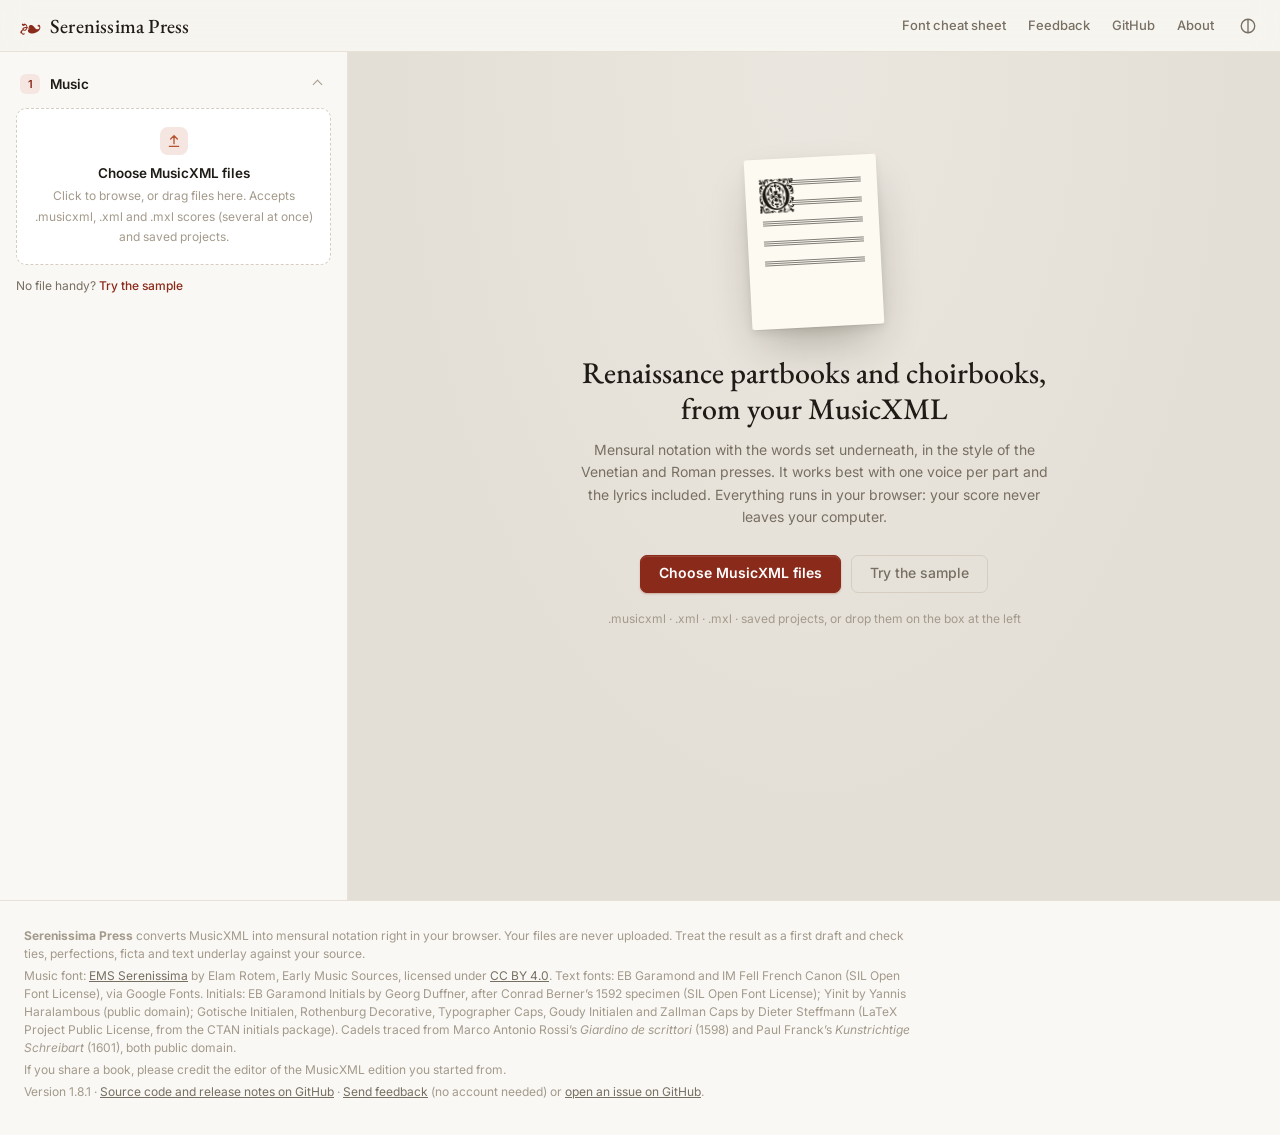
==== index.html @ c59950b4 "1.8.1: Playback bar groups voices by piece With several pieces, voices of the same name (each piece'" ====
<!doctype html>
<html lang="en"><!-- not "la": EB Garamond would then turn every u into v -->
<head>
<meta charset="utf-8">
<meta name="viewport" content="width=device-width, initial-scale=1">
<title>Serenissima Press</title>
<meta name="description" content="Turn MusicXML into Renaissance-style partbooks and choirbooks in mensural notation, set in the EMS Serenissima font.">
<link rel="preconnect" href="https://fonts.googleapis.com">
<link rel="preconnect" href="https://fonts.gstatic.com" crossorigin>
<link href="https://fonts.googleapis.com/css2?family=IM+Fell+French+Canon&family=Inter:wght@400;500;600&display=block" rel="stylesheet">
<link rel="stylesheet" href="css/site.css?v=1.8.1">
<script>/* the editor's theme, before anything is drawn: light, dark, or the system's */ try { const t = localStorage.getItem("sp-theme"); if (t === "light" || t === "dark") document.documentElement.dataset.theme = t; } catch (e) { }</script>
</head>
<body>
<svg width="0" height="0" style="position:absolute" aria-hidden="true"><filter id="sp-rough" x="-1%" y="-1%" width="102%" height="102%"><feTurbulence type="fractalNoise" baseFrequency="0.9" numOctaves="2" seed="4" result="noise"/><feDisplacementMap in="SourceGraphic" in2="noise" scale="1.3" xChannelSelector="R" yChannelSelector="G"/></filter></svg>
<header class="sp-top">
  <a class="sp-brand" href="./"><span class="sp-mark" aria-hidden="true">❧</span><h1>Serenissima Press</h1></a>
  <nav><a href="cheatsheet.html">Font cheat sheet</a><a id="feedback" href="https://docs.google.com/forms/d/e/1FAIpQLSdOzA7OsIG92L_Q-5JG_uj7DHMB-S9Wzs99goDaJxpbmdZs0g/viewform" target="_blank" rel="noopener">Feedback</a><a href="https://github.com/tghamacher/serenissima-press" target="_blank" rel="noopener">GitHub</a><a href="#about">About</a><button type="button" class="sp-icon" id="theme" aria-label="Colour theme"><svg viewBox="0 0 24 24" width="18" height="18" fill="none" stroke="currentColor" stroke-width="1.8" stroke-linecap="round" stroke-linejoin="round"><path/></svg></button></nav>
</header>

<main class="sp-main">
  <aside class="sp-controls" aria-label="Settings">
    <details class="sp-group" data-group="music" open><summary><b>1</b>Music</summary>
    <label class="sp-drop" id="drop" tabindex="0">
      <strong id="dropTitle">Choose MusicXML files</strong>
      <small>Click to browse, or drag files here. Accepts .musicxml, .xml and .mxl scores (several at once) and saved projects.</small>
      <input type="file" id="file" accept=".musicxml,.xml,.mxl,.serenissima" multiple hidden>
    </label>
    <ol class="sp-pieces" id="pieces"></ol>
    <p class="sp-hint" style="margin-top:8px" id="resumeHint" hidden>Continue where you left off: <button class="sp-link" id="resume" type="button"></button></p>
    <p class="sp-hint" style="margin-top:8px" id="sampleHint">No file handy? <button class="sp-link" id="sample" type="button">Try the sample</button></p>
    </details>

    <div id="settings" hidden>
      <details class="sp-group" data-group="book" open><summary><b>2</b>Book</summary>
      <div class="sp-seg" role="group" aria-label="Format">
        <button type="button" data-format="partbook" aria-pressed="true">Partbook</button>
        <button type="button" data-format="choirbook" aria-pressed="false">Choirbook</button>
      </div>
      <div id="styleRow">
        <div class="sp-seg" role="group" aria-label="Style">
          <button type="button" data-style="print" aria-pressed="true">Printed · Renaissance</button>
          <button type="button" data-style="manuscript" aria-pressed="false">Manuscript · Gothic</button>
        </div>
        <p class="sp-hint" id="styleHint"></p>
      </div>
      <label class="sp-field"><span>Title</span><input type="text" id="title"></label>
      <label class="sp-field"><span>Composer</span><input type="text" id="composer"></label>
      <div class="sp-row">
        <label class="sp-field"><span>Page size</span><select id="page"></select></label>
        <label class="sp-field"><span>Orientation</span><select id="orient"><option value="portrait">Portrait (tall)</option><option value="landscape">Landscape (wide)</option></select></label>
      </div>
      <p class="sp-hint" id="pageHint" hidden>Partbooks this size were usually printed oblong. Choose Landscape for the historical shape.</p>
      <label class="sp-field"><span>Margins</span>
        <select id="margins">
          <option value="narrow">Narrow</option>
          <option value="normal">Normal</option>
          <option value="wide">Wide</option>
          <option value="book">Book: narrow inside, wide bottom</option>
          <option value="custom">Custom…</option>
        </select>
      </label>
      <div class="sp-margins" id="marginBox" hidden>
        <label><span>Top</span><input type="number" id="mTop" min="0" step="0.05"></label>
        <label><span>Bottom</span><input type="number" id="mBottom" min="0" step="0.05"></label>
        <label><span>Inside</span><input type="number" id="mInside" min="0" step="0.05"></label>
        <label><span>Outside</span><input type="number" id="mOutside" min="0" step="0.05"></label>
        <span class="sp-unit" id="mUnit">in</span>
      </div>
      <p class="sp-hint" id="marginHint"></p>
      <div class="sp-row">
        <div class="sp-field"><label for="staffSize">Staff size</label>
          <div class="sp-combo"><select id="staffSize"></select><input type="number" id="staffCustom" min="16" max="160" step="1" aria-label="Staff size in pixels" hidden></div>
        </div>
        <label class="sp-field"><span id="numberingLabel">Page numbers</span>
          <select id="numbering"><option value="arabic">1, 2, 3</option><option value="roman">i, ii, iii</option><option value="none">None</option></select>
        </label>
      </div>
      <p class="sp-hint" id="numberingHint"></p>
      <div id="spacingRow" hidden>
        <label class="sp-field"><span>Staves and spacing</span>
          <select id="spacing">
            <option value="period" id="spacingPeriod">Period</option>
            <option value="modern">Modern: smaller staves, more space</option>
          </select>
        </label>
        <p class="sp-hint" id="spacingHint"></p>
      </div>
      <label class="sp-field"><span>Note spacing</span>
        <select id="noteSpacing">
          <option value="closest">Very close</option>
          <option value="close">Close, as in the Alamire manuscripts</option>
          <option value="moderate">Moderate</option>
          <option value="printed" selected>As in printed books</option>
          <option value="wide">Wide</option>
        </select>
      </label>
      <p class="sp-hint">Closer spacing fits more music on each page, so a piece can stay on one opening without a smaller staff. In the closer settings the notes sit only as far apart as their words need, the way the Alamire workshop's scribes wrote. Printed books gave each note the full width of its syllable.</p>
      <label class="sp-field"><span>Text type</span>
        <select id="textType"><option value="roman">Roman (EB Garamond)</option><option value="gothic">Gothic (Rotunda Pommerania)</option></select>
      </label>
      <p class="sp-hint">Gothic is a rounded blackletter, used in the earliest music prints and in many Spanish and German books. It comes with long s and the old printers' ligatures. Roman type arrived later with the humanist presses.</p>
      <label class="sp-field"><span>Surface</span>
        <select id="surface"><option value="clean">Clean</option><option value="paper">Rag paper, as the printed books</option><option value="vellum">Vellum, as the manuscripts</option></select>
      </label>
      <div id="surfaceBox" hidden>
        <label class="sp-check"><input type="checkbox" id="agedInk"> Aged ink</label>
        <label class="sp-check"><input type="checkbox" id="printSurface" checked> Print the surface and ink</label>
        <p class="sp-hint">The printers worked on rag paper, made sheet by sheet on a wire mould; the choirbooks were mostly written on vellum, calfskin scraped thin. Aged ink turns the scribes’ iron-gall ink brown and the printers’ a warm black, a little uneven from note to note; on screen its edges are roughened too, as type pressed into paper, but not in print, where that would turn every page into a large picture. Turn off printing for clean rehearsal copies.</p>
      </div>
      <div class="sp-sub">Print the voice names</div>
      <div class="sp-row">
        <label class="sp-check"><input type="checkbox" id="labelFirst" checked> At the start of a piece</label>
        <label class="sp-check"><input type="checkbox" id="labelRest" checked> On later pages</label>
      </div>
      <div id="ruleRow">
        <label class="sp-check"><input type="checkbox" id="ruleEmpty"> Draw staff lines on empty staves</label>
        <p class="sp-hint">Scribes ruled their pages before copying the music, so leftover staves still have lines. Printed books left that space blank.</p>
      </div>
      <div id="signRow" hidden>
        <label class="sp-field"><span>Continuation sign</span>
          <select id="signum"><option value="fleur">⚜ Fleur-de-lis</option><option value="hand">☞ Pointing hand</option><option value="hedera">❦ Leaf (hedera)</option><option value="none">None</option></select>
        </label>
        <p class="sp-hint">When a page fills up, its lowest voice continues at the bottom of the facing page. A matching sign at the break and where the music picks up shows the singer where to look.</p>
      </div>
      <label class="sp-check"><input type="checkbox" id="titlePage"> Title page</label>
      <label class="sp-field" id="imprintRow" hidden><span>Imprint (bottom of the title page)</span><input type="text" id="imprint" placeholder="e.g. Edited by A. Singer · MMXXVI"></label>
      <label class="sp-check"><input type="checkbox" id="colophon"> Colophon at the end</label>
      <div id="colophonBox" hidden>
        <label class="sp-check"><input type="checkbox" id="finis" checked> “Finis” after the music</label>
        <label class="sp-field"><span>Printer’s device</span>
          <select id="device"><option value="fleuron">❧ Fleuron</option><option value="hedera">❦ Leaf (hedera)</option><option value="image">Upload your own device…</option><option value="none">None</option></select>
        </label>
        <label class="sp-field"><span>Colophon</span><textarea id="colophonText" rows="3" placeholder="Venetiis, apud Antonium Gardanum&#10;1544"></textarea></label>
        <label class="sp-check"><input type="checkbox" id="romanYear" checked> Years in Roman numerals (1544 becomes M. D. XLIIII.)</label>
        <p class="sp-hint">Printed music books ended with the printer’s mark and a line naming the city, the printer and the year. In partbooks each voice’s book ends with it, at the foot of the last page if there’s room.</p>
        <input type="file" id="deviceFile" accept="image/*" hidden>
      </div>
      <div id="manyPieces" hidden>
        <label class="sp-check"><input type="checkbox" id="index" checked> Add an index of pieces at the back</label>
        <label class="sp-field" id="pieceStartRow"><span>Start each new piece</span>
          <select id="pieceStart"><option value="line">On the next line (as in printed partbooks)</option><option value="page">On a new page</option></select>
        </label>
      </div>

      </details>

      <details class="sp-group" data-group="voices"><summary><b>3</b><span id="pieceHeading">Voices and sections</span></summary>
      <label class="sp-field" id="pieceSelRow" hidden><span>Settings for</span><select id="pieceSel"></select></label>
      <div id="pieceNames" hidden>
        <label class="sp-field"><span>Title of this piece</span><input type="text" id="pieceTitle"></label>
        <label class="sp-field"><span>Composer of this piece</span><input type="text" id="pieceComposer"></label>
      </div>
      <table class="sp-parts">
        <thead><tr><th></th><th>Label</th><th>Clef</th><th class="sideCol">Page</th></tr></thead>
        <tbody id="parts"></tbody>
      </table>
      <p class="sp-hint" id="sideHint">Choose which page of the opening each voice goes on. Voices on the same page are stacked top to bottom in the order listed.</p>
      <div id="sectionsBox" hidden>
        <div class="sp-field"><span>Sections</span></div>
        <table class="sp-parts sp-secs">
          <thead><tr><th>Starts</th><th>Name</th><th>Bar</th><th id="secWhere">Page</th></tr></thead>
          <tbody id="sections"></tbody>
        </table>
        <p class="sp-hint" id="secHint"></p>
      </div>
      <div id="chantBox">
        <div class="sp-field"><span>Plainchant</span></div>
        <div id="chants"></div>
        <p class="sp-hint"><button class="sp-link" id="addChant" type="button">Add a chant verse</button> in GABC (the format Gregorio uses) for a setting sung in alternation with chant. The chant is set in black square notes on the staff.</p>
        <input type="file" id="chantFile" accept=".gabc,.txt" hidden>
      </div>
      <label class="sp-field"><span>Note values</span>
        <select id="reduction">
          <option value="4">Original: whole note = semibreve</option>
          <option value="2">Halved: half note = semibreve</option>
          <option value="1">Quartered: quarter note = semibreve</option>
        </select>
      </label>
      <div class="sp-row">
        <label class="sp-field"><span>Mensuration sign</span><select id="mens"></select></label>
        <label class="sp-field"><span>Transpose</span><select id="transpose"></select></label>
      </div>

      </details>

      <details class="sp-group" data-group="notation"><summary><b>4</b>Notation</summary>
      <label class="sp-field"><span>Automatic clefs</span>
        <select id="clefs"><option value="period">Period: choose clefs that keep notes on the staff</option><option value="modern">Modern: treble, treble an octave lower, bass</option></select>
      </label>
      <label class="sp-check"><input type="checkbox" id="ledgers" checked> Add ledger lines when a note needs them</label>
      <label class="sp-field"><span>Repeats</span>
        <select id="repeats"><option value="out">Write out in full</option><option value="signs">Keep repeat signs</option></select>
      </label>
      <label class="sp-check"><input type="checkbox" id="ficta"> Print editorial accidentals (ficta)</label>
      <label class="sp-check"><input type="checkbox" id="barlines"> Show barlines</label>
      <label class="sp-check"><input type="checkbox" id="brackets"> Show the edition's ligature brackets</label>

      </details>

      <details class="sp-group" data-group="initials"><summary><b>5</b>Initials</summary>
      <div class="sp-row">
        <label class="sp-field"><span id="initialFor">Each voice</span>
          <select id="initial">
            <optgroup label="Roman">
              <option value="woodcut">Woodcut, 1592</option>
              <option value="foliated">Foliated woodcut</option>
              <option value="leaves">Roman with leaves</option>
              <option value="constructed">Roman with construction lines</option>
            </optgroup>
            <optgroup label="Gothic">
              <option value="gothic">Gothic, decorated</option>
              <option value="gothicWoodcut">Gothic woodcut</option>
              <option value="flourished">Flourished gothic</option>
              <option value="cadel">Cadels, after Rossi (1598)</option>
              <option value="cadelFranck">Cadels, after Franck (1601)</option>
            </optgroup>
            <optgroup label="Other">
              <option value="capital">Plain capital</option>
              <option value="blank">Blank frame (decorate by hand)</option>
              <option value="image">Upload an image…</option>
              <option value="none">None</option>
            </optgroup>
          </select>
        </label>
        <label class="sp-field" style="flex:0 0 90px"><span>Height</span>
          <select id="initialLines"><option value="2">2 staves</option><option value="3">3 staves</option><option value="1">1 staff</option></select>
        </label>
      </div>
      <div id="otherInitials">
        <div class="sp-row">
          <label class="sp-field"><span id="initial2For">Other voices and sections</span>
            <select id="initial2">
              <optgroup label="Other">
                <option value="capital">Plain capital</option>
                <option value="blank">Blank frame (decorate by hand)</option>
                <option value="none">None</option>
              </optgroup>
              <optgroup label="Roman">
                <option value="woodcut">Woodcut, 1592</option>
                <option value="foliated">Foliated woodcut</option>
                <option value="leaves">Roman with leaves</option>
                <option value="constructed">Roman with construction lines</option>
              </optgroup>
              <optgroup label="Gothic">
                <option value="gothic">Gothic, decorated</option>
                <option value="gothicWoodcut">Gothic woodcut</option>
                <option value="flourished">Flourished gothic</option>
                <option value="cadel">Cadels, after Rossi (1598)</option>
                <option value="cadelFranck">Cadels, after Franck (1601)</option>
              </optgroup>
            </select>
          </label>
          <label class="sp-field" style="flex:0 0 90px"><span>Height</span>
            <select id="initialLines2"><option value="1">1 staff</option><option value="2">2 staves</option><option value="3">3 staves</option></select>
          </label>
        </div>
        <label class="sp-check" id="voiceInitialRow"><input type="checkbox" id="voiceInitials"> Start each lower voice with its name’s letter</label>
        <p class="sp-hint" id="voiceInitialHint">As in the Alamire workshop’s choirbooks: the Tenor’s initial is a T and the Bassus’s a B, with the rest of the name written beside it, and the words begin in full on the staff. The first voice keeps the text’s initial.</p>
        <label class="sp-check" id="rubricRow"><input type="checkbox" id="rubric"> Print these initials in red</label>
      </div>
      <p class="sp-hint">The 1592 woodcut set only has A, D, F, G, L, N, O, Q and T; any other letter comes from the foliated woodcut. Rossi’s cadels have no K or W, so Franck’s are used for those. Every other alphabet has all 26 letters (J and U are written as I and V, as in the period books). The roman alphabets suit printed books, and the gothic ones suit manuscripts and early prints.</p>
      <input type="file" id="initialFile" accept="image/*" hidden>
      </details>

      <div class="sp-printbar">
        <button class="sp-btn primary" id="print" type="button"><svg viewBox="0 0 24 24" width="16" height="16" fill="none" stroke="currentColor" stroke-width="1.8" stroke-linejoin="round" aria-hidden="true"><path d="M7 9V3h10v6M7 17H4v-7h16v7h-3M7 14h10v7H7z"/></svg>Print / PDF</button>
        <button class="sp-btn" id="saveProject" type="button" title="Saves your scores and all your settings in one file. Open it here the same way you open a score, on any computer, or send it to someone. Your browser also remembers the last book you had open, in case you reload the page."><svg viewBox="0 0 24 24" width="16" height="16" fill="none" stroke="currentColor" stroke-width="1.8" stroke-linejoin="round" aria-hidden="true"><path d="M5 3h11l3 3v15H5zM8 3v5h7V3M8 21v-7h8v7"/></svg>Save project</button>
        <p class="sp-hint">In the print dialog, choose “Save as PDF” and set Margins to “None”.</p>
      </div>
    </div>
  </aside>

  <section class="sp-preview" aria-label="Preview">
    <div class="sp-player" id="player" hidden>
      <button type="button" class="sp-btn sp-play" id="playBtn" title="Play or pause (space bar)">▶ Play</button>
      <button type="button" class="sp-icon" id="stopBtn" title="Stop, and go back to the start" aria-label="Stop"><svg viewBox="0 0 24 24" width="14" height="14"><rect x="5" y="5" width="14" height="14" rx="2" fill="currentColor"/></svg></button>
      <span class="sp-div"></span>
      <label class="sp-tempo" title="Tactus, in semibreves a minute"><input type="number" id="tempo" min="20" max="160" step="2" value="66"> tactus</label>
      <span class="sp-div"></span>
      <span class="sp-voices" id="playVoices" role="group" aria-label="Voices to play"></span>
      <kbd class="sp-kbd" title="The space bar plays and pauses. Click a note to play from there.">Space</kbd>
    </div>
    <div class="sp-status" id="status" aria-live="polite"></div>
    <div class="sp-empty" id="empty">
      <div class="sp-hero-page" aria-hidden="true"><span>O</span><i></i><i></i><i></i><i></i><i></i></div>
      <h2>Renaissance partbooks and choirbooks,<br>from your MusicXML</h2>
      <p>Mensural notation with the words set underneath, in the style of the Venetian and Roman presses. It works best with one voice per part and the lyrics included. Everything runs in your browser: your score never leaves your computer.</p>
      <div class="sp-hero-actions"><button type="button" class="sp-btn primary" id="heroOpen">Choose MusicXML files</button><button type="button" class="sp-btn ghost" id="heroSample">Try the sample</button></div>
      <small>.musicxml · .xml · .mxl · saved projects, or drop them on the box at the left</small>
    </div>
    <div class="sp-scale" id="scale"><div id="book"></div></div>
  </section>
</main>

<footer class="sp-foot" id="about">
  <p><strong>Serenissima Press</strong> converts MusicXML into mensural notation right in your browser. Your files are never uploaded. Treat the result as a first draft and check ties, perfections, ficta and text underlay against your source.</p>
  <p>Music font: <a href="https://www.earlymusicsources.com/">EMS Serenissima</a> by Elam Rotem, Early Music Sources, licensed under <a href="https://creativecommons.org/licenses/by/4.0/">CC BY 4.0</a>. Text fonts: EB Garamond and IM Fell French Canon (SIL Open Font License), via Google Fonts. Initials: EB Garamond Initials by Georg Duffner, after Conrad Berner’s 1592 specimen (SIL Open Font License); Yinit by Yannis Haralambous (public domain); Gotische Initialen, Rothenburg Decorative, Typographer Caps, Goudy Initialen and Zallman Caps by Dieter Steffmann (LaTeX Project Public License, from the CTAN initials package). Cadels traced from Marco Antonio Rossi’s <i>Giardino de scrittori</i> (1598) and Paul Franck’s <i>Kunstrichtige Schreibart</i> (1601), both public domain.</p>
  <p>If you share a book, please credit the editor of the MusicXML edition you started from.</p>
  <p>Version <span id="version" data-version="1.8.1">1.8.1</span> · <a href="https://github.com/tghamacher/serenissima-press">Source code and release notes on GitHub</a> · <a href="https://docs.google.com/forms/d/e/1FAIpQLSdOzA7OsIG92L_Q-5JG_uj7DHMB-S9Wzs99goDaJxpbmdZs0g/viewform">Send feedback</a> (no account needed) or <a href="https://github.com/tghamacher/serenissima-press/issues/new/choose">open an issue on GitHub</a>.</p>
</footer>

<script src="js/zip.js?v=1.8.1"></script>
<script src="js/convert.js?v=1.8.1"></script>
<script src="js/gabc.js?v=1.8.1"></script>
<script src="js/layout.js?v=1.8.1"></script>
<script src="js/play.js?v=1.8.1"></script>
<script src="js/surface.js?v=1.8.1"></script>
<script src="js/app.js?v=1.8.1"></script>
</body>
</html>
---- css/site.css ----
[hidden] { display: none !important; }
/* EMS Serenissima by Elam Rotem, Early Music Sources, CC BY 4.0. See fonts/LICENSE-EMS_Serenissima.md */
@font-face { font-family: "EMS Serenissima"; src: url("../fonts/EMS_Serenissima.otf") format("opentype"); font-display: block; }
/* Initials: EB Garamond Initials (Georg Duffner), SIL OFL 1.1; Yinit (Yannis Haralambous), public domain */
@font-face { font-family: "EB Garamond Initials"; src: url("../fonts/EBGaramond-Initials.otf") format("opentype"); font-display: block; }
@font-face { font-family: "Yinit"; src: url("../fonts/Yinit.otf") format("opentype"); font-display: block; }
/* Initials by Dieter Steffmann, LaTeX Project Public License (see fonts/LPPL-Steffmann-Initials.txt) */
/* (in two halves: the converter's offsets cannot reach past 128 KB of outlines) */
@font-face { font-family: "Gotische Initialen"; src: url("../fonts/GotischeInitialen-1.woff") format("woff"); unicode-range: U+41-4D; font-display: block; }
@font-face { font-family: "Gotische Initialen"; src: url("../fonts/GotischeInitialen-2.woff") format("woff"); unicode-range: U+4E-5A; font-display: block; }
@font-face { font-family: "Rothenburg Decorative"; src: url("../fonts/RothenburgDecorative.woff") format("woff"); font-display: block; }
@font-face { font-family: "Typographer Caps"; src: url("../fonts/TypographerCaps.woff") format("woff"); font-display: block; }
@font-face { font-family: "Goudy Initialen"; src: url("../fonts/GoudyInitialen.woff") format("woff"); font-display: block; }
@font-face { font-family: "Zallman Caps"; src: url("../fonts/ZallmanCaps.woff") format("woff"); font-display: block; }
/* Text: EB Garamond (Georg Duffner, Octavio Pardo), SIL OFL 1.1; Rotunda Pommerania (Peter Wiegel), SIL OFL 1.1 */
@font-face { font-family: "EB Garamond"; src: url("../fonts/EBGaramond-VF.ttf") format("truetype"); font-weight: 400 800; font-style: normal; font-display: swap; }
@font-face { font-family: "EB Garamond"; src: url("../fonts/EBGaramond-Italic-VF.ttf") format("truetype"); font-weight: 400 800; font-style: italic; font-display: swap; }
@font-face { font-family: "Rotunda Pommerania"; src: url("../fonts/RotundaPommerania.ttf") format("truetype"); font-display: block; }

:root {
  color-scheme: light;
  --ink: #1f1b16; --muted: #786f63; --faint: #a39a8c; --rule: #e7e1d6; --rule-strong: #d5cdbf; --paper: #fdfaf2; --desk: #e4dfd6;
  --panel: #faf8f4; --field: #fff; --hover: #f1ede6; --accent: #8a2a1b; --accent-hover: #74210f; --accent-soft: #f5e6e1; --accent-ink: #fff;
  --focus: #b5542f; --rubric: #a8261b;
  --warn-bg: #fdf6e9; --warn-rule: #f0dfbc; --err-bg: #fcebe7; --err-rule: #efc1b6;
  --radius: 10px; --radius-sm: 7px;
  --shadow-sm: 0 1px 2px rgba(31,27,22,.06);
  --shadow-float: 0 1px 2px rgba(31,27,22,.06), 0 8px 28px rgba(31,27,22,.14);
  --page-shadow: 0 1px 1px rgba(0,0,0,.06), 0 4px 10px rgba(0,0,0,.08), 0 22px 48px -12px rgba(40,30,15,.32);
  --textfont: "EB Garamond", "Palatino Linotype", "Book Antiqua", Georgia, serif;
  --pagefont: var(--textfont);
  --ui: "Inter", system-ui, -apple-system, "Segoe UI", sans-serif;
}
/* the editor in the dark: chosen, or following the system unless light was chosen */
@media (prefers-color-scheme: dark) {
  :root:not([data-theme="light"]) {
    color-scheme: dark;
    --ink: #ece6dc; --muted: #a39a8c; --faint: #6f675c; --rule: #2e2a25; --rule-strong: #3d3832; --paper: #211e1a; --desk: #0f0e0c;
    --panel: #181614; --field: #211e1b; --hover: #26221e; --accent: #e0826b; --accent-hover: #ea9581; --accent-soft: #3a231c; --accent-ink: #1b1712;
    --focus: #e98f68;
    --warn-bg: #2a2317; --warn-rule: #4a3b20; --err-bg: #2f1d18; --err-rule: #5c3026;
    --shadow-float: 0 1px 2px rgba(0,0,0,.4), 0 10px 32px rgba(0,0,0,.55);
    --page-shadow: 0 2px 4px rgba(0,0,0,.4), 0 24px 56px -10px rgba(0,0,0,.8);
  }
}
:root[data-theme="dark"] {
  color-scheme: dark;
  --ink: #ece6dc; --muted: #a39a8c; --faint: #6f675c; --rule: #2e2a25; --rule-strong: #3d3832; --paper: #211e1a; --desk: #0f0e0c;
  --panel: #181614; --field: #211e1b; --hover: #26221e; --accent: #e0826b; --accent-hover: #ea9581; --accent-soft: #3a231c; --accent-ink: #1b1712;
  --focus: #e98f68;
  --warn-bg: #2a2317; --warn-rule: #4a3b20; --err-bg: #2f1d18; --err-rule: #5c3026;
  --shadow-float: 0 1px 2px rgba(0,0,0,.4), 0 10px 32px rgba(0,0,0,.55);
  --page-shadow: 0 2px 4px rgba(0,0,0,.4), 0 24px 56px -10px rgba(0,0,0,.8);
}
/* the pages are always paper and ink, whatever the editor's theme: they are what will be printed */
.sp-page {
  color-scheme: light;
  --ink: #1b1712; --muted: #6b6255; --rule: #d8cfbd; --paper: #fdfaf2; --rubric: #a8261b;
}
* { box-sizing: border-box; }
html, body { margin: 0; }
body { background: var(--desk); color: var(--ink); font: 13.5px/1.5 var(--ui); -webkit-font-smoothing: antialiased; }
a { color: var(--accent); }
button, select, input, textarea { font: inherit; color: inherit; }
button, select, input, textarea { transition: background-color .15s, border-color .15s, box-shadow .15s, color .15s; }
:focus-visible { outline: 2px solid var(--focus); outline-offset: 2px; border-radius: 4px; }
input[type=checkbox] { accent-color: var(--accent); }

/* ---------------------------------------------------------------- tool */
/* the header: one slim bar, frosted, that stays as the page scrolls */
.sp-top { position: sticky; top: 0; z-index: 20; height: 52px; padding: 0 16px 0 20px; display: flex; align-items: center; gap: 12px;
  background: color-mix(in srgb, var(--panel) 85%, transparent); backdrop-filter: blur(12px); -webkit-backdrop-filter: blur(12px); border-bottom: 1px solid var(--rule); }
.sp-brand { display: flex; align-items: center; gap: 9px; text-decoration: none; color: var(--ink); margin-right: auto; }
.sp-mark { font: 22px/1 var(--textfont); color: var(--accent); transform: translateY(-1px); }
.sp-top h1 { font: 500 20px/1 var(--textfont); letter-spacing: .01em; margin: 0; white-space: nowrap; }
.sp-top nav { display: flex; align-items: center; gap: 2px; }
.sp-top nav a { padding: 6px 10px; border-radius: 6px; color: var(--muted); text-decoration: none; font-weight: 500; font-size: 13px; white-space: nowrap; }
.sp-top nav a:hover { color: var(--ink); background: var(--hover); }
.sp-icon { display: inline-grid; place-items: center; flex: none; width: 32px; height: 32px; padding: 0; border: 0; border-radius: 8px; background: none; color: var(--muted); cursor: pointer; }
.sp-icon:hover { background: var(--hover); color: var(--ink); }
.sp-top .sp-icon { margin-left: 6px; }

.sp-main { display: grid; grid-template-columns: 348px 1fr; min-height: calc(100vh - 52px); }
.sp-controls { background: var(--panel); border-right: 1px solid var(--rule); padding: 8px 16px 0; overflow-y: auto; max-height: calc(100vh - 52px); position: sticky; top: 52px;
  display: flex; flex-direction: column; scrollbar-width: thin; }
#settings:not([hidden]) { display: flex; flex-direction: column; flex: 1; }
/* the settings in groups that open and close, so only what is wanted is in view */
.sp-group + .sp-group, #settings > .sp-group:first-child { border-top: 1px solid var(--rule); }
.sp-group > summary { font: 600 13.5px var(--ui); padding: 14px 4px; cursor: pointer; list-style: none; display: flex; align-items: center; gap: 10px; }
.sp-group > summary::-webkit-details-marker { display: none; }
.sp-group > summary b { display: inline-grid; place-items: center; width: 20px; height: 20px; border-radius: 6px; font-size: 11px; font-weight: 600; background: var(--hover); color: var(--muted); }
.sp-group[open] > summary b { background: var(--accent-soft); color: var(--accent); }
.sp-group > summary::after { content: ""; margin: 0 6px 0 auto; width: 6px; height: 6px; border-right: 1.5px solid var(--faint); border-bottom: 1.5px solid var(--faint); transform: rotate(45deg); transition: transform .2s; }
.sp-group[open] > summary::after { transform: rotate(-135deg); }
.sp-group[open] { padding-bottom: 14px; }
/* printing and saving, pinned to the foot of the settings */
.sp-printbar { position: sticky; bottom: 0; margin: auto -16px 0; padding: 12px 16px 14px; display: grid; grid-template-columns: 1fr auto; gap: 8px;
  background: color-mix(in srgb, var(--panel) 88%, transparent); backdrop-filter: blur(10px); -webkit-backdrop-filter: blur(10px); border-top: 1px solid var(--rule); }
.sp-printbar .sp-btn { height: 38px; }
.sp-printbar .sp-hint { grid-column: 1 / -1; margin: 0; font-size: 11.5px; color: var(--faint); }

.sp-field { display: grid; gap: 5px; margin-bottom: 12px; }
.sp-field > span, .sp-field > label, .sp-margins label { font-size: 12px; font-weight: 500; color: var(--muted); }
.sp-sub { font-size: 12px; font-weight: 500; color: var(--muted); margin: 6px 0; }
.sp-row { display: flex; gap: 10px; } .sp-row > * { flex: 1; }
.sp-margins { display: flex; gap: 6px; align-items: flex-end; margin: -4px 0 12px; }
.sp-margins label { display: grid; gap: 4px; flex: 1; }
.sp-unit { font-size: 12px; color: var(--muted); padding-bottom: 8px; }
.sp-combo { display: flex; gap: 4px; } .sp-combo select { flex: 1; min-width: 0; }
.sp-field input[type=text], .sp-field select, .sp-field textarea, .sp-parts input[type=text], .sp-parts select, .sp-combo input[type=number], .sp-margins input {
  width: 100%; min-width: 0; height: 34px; padding: 0 10px; border: 1px solid var(--rule-strong); border-radius: var(--radius-sm); background: var(--field); box-shadow: var(--shadow-sm); }
.sp-combo input[type=number] { width: 64px; padding: 0 6px; }
.sp-margins input { padding: 0 6px; }
.sp-field textarea { height: auto; padding: 8px 10px; resize: vertical; }
.sp-field select, .sp-parts select { appearance: none; -webkit-appearance: none; padding-right: 28px; cursor: pointer;
  background: var(--field) url("data:image/svg+xml,%3Csvg xmlns='http://www.w3.org/2000/svg' width='10' height='6'%3E%3Cpath d='M1 1l4 4 4-4' fill='none' stroke='%23998f80' stroke-width='1.5'/%3E%3C/svg%3E") no-repeat right 10px center; }
.sp-field input:hover, .sp-field select:hover, .sp-field textarea:hover, .sp-parts input:hover, .sp-parts select:hover, .sp-margins input:hover, .sp-combo input:hover { border-color: var(--faint); }
.sp-field input:focus, .sp-field select:focus, .sp-field textarea:focus, .sp-parts input:focus, .sp-parts select:focus, .sp-margins input:focus, .sp-combo input:focus {
  outline: none; border-color: var(--accent); box-shadow: 0 0 0 3px var(--accent-soft); }
/* the settings' checkboxes are switches */
.sp-check { display: flex; gap: 10px; align-items: flex-start; margin-bottom: 10px; cursor: pointer; font-size: 13px; line-height: 1.35; }
.sp-check input[type=checkbox] { appearance: none; -webkit-appearance: none; flex: none; position: relative; width: 30px; height: 18px; margin: 0; border-radius: 9px; background: var(--rule-strong); cursor: pointer; transition: background .2s; }
.sp-check input[type=checkbox]::after { content: ""; position: absolute; top: 2px; left: 2px; width: 14px; height: 14px; border-radius: 50%; background: #fff; box-shadow: 0 1px 2px rgba(0,0,0,.25); transition: transform .2s; }
.sp-check input[type=checkbox]:checked { background: var(--accent); }
.sp-check input[type=checkbox]:checked::after { transform: translateX(12px); }
/* a choice of two: the chosen one raised */
.sp-seg { display: flex; gap: 2px; padding: 3px; border-radius: 9px; background: var(--hover); margin-bottom: 12px; }
.sp-seg button { flex: 1; border: 0; padding: 6px 8px; border-radius: 7px; background: none; color: var(--muted); font-weight: 500; font-size: 13px; cursor: pointer; }
.sp-seg button:hover { color: var(--ink); }
.sp-seg button[aria-pressed=true] { background: var(--field); color: var(--ink); box-shadow: 0 1px 2px rgba(0,0,0,.08), 0 0 0 .5px rgba(0,0,0,.06); }
.sp-drop { display: block; border: 1.5px dashed var(--rule-strong); border-radius: var(--radius); padding: 18px 16px; text-align: center; background: var(--field); cursor: pointer; }
.sp-drop:hover { border-color: var(--faint); }
.sp-drop.over { border-color: var(--accent); background: var(--accent-soft); }
.sp-drop strong { display: block; margin-bottom: 2px; font-weight: 600; }
.sp-drop strong::before { content: ""; display: block; width: 28px; height: 28px; margin: 0 auto 8px; border-radius: 8px; background: var(--accent-soft) url("data:image/svg+xml,%3Csvg xmlns='http://www.w3.org/2000/svg' width='16' height='16' viewBox='0 0 24 24' fill='none' stroke='%23b5542f' stroke-width='2' stroke-linecap='round'%3E%3Cpath d='M12 16V4M7 9l5-5 5 5M5 20h14'/%3E%3C/svg%3E") no-repeat center; }
.sp-drop small { font-size: 12px; color: var(--faint); }
/* once there is a piece, the drop zone shrinks to one line */
.sp-controls:has(.sp-pieces li) .sp-drop { display: flex; justify-content: center; padding: 9px 12px; }
.sp-controls:has(.sp-pieces li) .sp-drop strong { display: flex; align-items: center; gap: 8px; margin: 0; font-size: 13px; }
.sp-controls:has(.sp-pieces li) .sp-drop strong::before { width: 22px; height: 22px; margin: 0; border-radius: 6px; }
.sp-controls:has(.sp-pieces li) .sp-drop small { display: none; }
.sp-pieces { list-style: none; margin: 10px 0 12px; padding: 0; font-size: 13px; }
.sp-pieces li { display: flex; align-items: center; gap: 4px; padding: 4px 6px 4px 8px; border-radius: var(--radius-sm); }
.sp-pieces li:hover { background: var(--hover); }
.sp-pieces li.cur { background: var(--field); box-shadow: inset 0 0 0 1px var(--rule-strong), var(--shadow-sm); }
.sp-pieces .pick { flex: 1; min-width: 0; text-align: left; background: none; border: 0; padding: 2px 0; cursor: pointer; font-weight: 500; overflow: hidden; text-overflow: ellipsis; white-space: nowrap; }
.sp-pieces .pick small { color: var(--faint); font-weight: 400; margin-left: 6px; }
.sp-pieces .mv { background: none; border: 0; border-radius: 6px; width: 24px; height: 24px; padding: 0; cursor: pointer; color: var(--faint); line-height: 1; }
.sp-pieces .mv:hover:not(:disabled) { background: var(--hover); color: var(--ink); }
.sp-pieces .mv:disabled { opacity: .35; cursor: default; }
.sp-btn { display: inline-flex; align-items: center; justify-content: center; gap: 7px; height: 34px; padding: 0 14px; border: 1px solid var(--rule-strong); border-radius: var(--radius-sm);
  background: var(--field); font-weight: 500; box-shadow: var(--shadow-sm); cursor: pointer; white-space: nowrap; }
.sp-btn:hover { background: var(--hover); }
.sp-btn.primary { height: 38px; padding: 0 18px; background: var(--accent); border-color: var(--accent); color: var(--accent-ink); font-weight: 600; box-shadow: 0 1px 2px rgba(138,42,27,.3), inset 0 1px 0 rgba(255,255,255,.12); }
.sp-btn.primary:hover { background: var(--accent-hover); border-color: var(--accent-hover); }
.sp-btn.ghost { height: 38px; padding: 0 18px; background: none; box-shadow: none; }
.sp-btn.ghost:hover { background: var(--hover); }
.sp-btn:disabled { opacity: .45; cursor: default; }
.sp-link { background: none; border: 0; padding: 0; color: var(--accent); font-weight: 500; text-decoration: none; cursor: pointer; }
.sp-link:hover { text-decoration: underline; }

.sp-parts { width: 100%; border-collapse: collapse; font-size: 13px; }
.sp-parts th { text-align: left; font-weight: 500; font-size: 11.5px; color: var(--faint); padding: 0 4px 6px 0; }
.sp-parts td { padding: 3px 6px 3px 0; vertical-align: middle; }
.sp-parts input[type=text], .sp-parts select { height: 30px; font-size: 13px; }
.sp-parts select { padding-right: 22px; background-position: right 7px center; }
.sp-parts td.sideCol { width: 74px; } .sp-parts td.sideCol select { padding-left: 6px; }
.sp-parts .nm { font-size: 11px; color: var(--muted); display: block; max-width: 90px; overflow: hidden; text-overflow: ellipsis; white-space: nowrap; }
.sp-secs { margin: -6px 0 6px; } .sp-secs td:nth-child(3), .sp-secs td:nth-child(4) { font-size: 12px; color: var(--muted); white-space: nowrap; } .sp-secs tr.mv input[type=text] { font-weight: 600; }
.sp-hint { font-size: 12px; color: var(--muted); margin: -6px 0 12px; line-height: 1.45; }
/* a long explanation folded to its first line, a click away */
.sp-fold { display: -webkit-box; -webkit-line-clamp: 1; -webkit-box-orient: vertical; overflow: hidden; cursor: pointer; padding-left: 18px; position: relative; color: var(--faint); }
.sp-fold::before { content: "i"; position: absolute; left: 0; top: 1px; width: 13px; height: 13px; border-radius: 50%; border: 1px solid currentColor; font: italic 600 9px/12px Georgia, serif; text-align: center; }
.sp-fold:hover { color: var(--muted); }
.sp-fold.open { -webkit-line-clamp: unset; color: var(--muted); }
#pageHint { background: var(--warn-bg); border: 1px solid var(--warn-rule); border-radius: var(--radius-sm); padding: 7px 10px; margin-top: -4px; color: var(--ink); }

.sp-preview { padding: 24px 32px 48px; min-width: 0; overflow-x: clip; background: radial-gradient(ellipse at 50% 0%, color-mix(in srgb, var(--desk) 70%, var(--panel)) 0%, var(--desk) 65%); }
.sp-status { max-width: 760px; margin: 0 auto 22px; }
/* playback: a floating bar that stays below the header as the book scrolls; the notes sounding are lit in red */
.sp-player { position: sticky; top: 64px; z-index: 5; width: max-content; max-width: 100%; margin: 0 auto 20px; padding: 6px 8px 6px 6px; display: flex; align-items: center; gap: 6px;
  background: color-mix(in srgb, var(--panel) 90%, transparent); backdrop-filter: blur(14px); -webkit-backdrop-filter: blur(14px);
  border: 1px solid var(--rule); border-radius: 999px; box-shadow: var(--shadow-float); font: 13px var(--ui); }
.sp-player .sp-play { min-width: 96px; border-radius: 999px; background: var(--accent); border-color: var(--accent); color: var(--accent-ink); font-weight: 600; }
.sp-player .sp-play:hover { background: var(--accent-hover); }
.sp-player .sp-icon { width: 34px; height: 34px; border-radius: 999px; }
.sp-div { flex: none; width: 1px; height: 20px; background: var(--rule-strong); margin: 0 4px; }
.sp-tempo { display: inline-flex; align-items: center; gap: 6px; color: var(--muted); font-size: 12px; }
.sp-tempo input { width: 54px; height: 28px; padding: 0 4px; text-align: center; border: 1px solid var(--rule); border-radius: 999px; background: var(--field); font-weight: 600; font-variant-numeric: tabular-nums; }
.sp-voices { display: flex; flex-wrap: wrap; gap: 4px; }
.sp-voices label { position: relative; display: inline-flex; align-items: center; height: 28px; padding: 0 11px; border-radius: 999px; border: 1px solid var(--rule-strong); color: var(--faint);
  font-size: 12px; font-weight: 500; cursor: pointer; text-decoration: line-through; transition: background .15s, color .15s; }
.sp-voices label:has(input:checked) { background: var(--ink); border-color: var(--ink); color: var(--panel); text-decoration: none; }
.sp-voices label:has(input:focus-visible) { outline: 2px solid var(--focus); outline-offset: 2px; }
.sp-voices input { position: absolute; opacity: 0; pointer-events: none; }
/* several pieces: the controls in a row, and under them a row of voices for each piece, headed by its name */
.sp-player.sp-many { flex-wrap: wrap; border-radius: 18px; padding: 6px 8px 8px 6px; }
.sp-many .sp-voices { order: 1; flex: 1 0 100%; flex-direction: column; gap: 6px; padding: 6px 2px 0 6px; margin-top: 2px; border-top: 1px solid var(--rule); }
.sp-many .sp-div:nth-of-type(2) { display: none; }
.sp-vgroup { display: flex; flex-wrap: wrap; align-items: center; gap: 4px; }
.sp-vpiece { flex: 0 0 auto; width: 180px; margin-right: 6px; overflow: hidden; text-overflow: ellipsis; white-space: nowrap; font-size: 12px; font-weight: 600; color: var(--muted); }
.sp-kbd { margin-left: 4px; padding: 2px 7px; border: 1px solid var(--rule-strong); border-bottom-width: 2px; border-radius: 5px; font: 500 11px var(--ui); color: var(--faint); cursor: help; }
#book .sp-n { cursor: pointer; }
#book .sp-n.sp-playing { color: var(--rubric); }
.sp-report { text-align: center; font-size: 12px; color: var(--faint); margin: 6px 0 0; }
.sp-notice { position: relative; background: var(--warn-bg); border: 1px solid var(--warn-rule); border-radius: var(--radius); padding: 10px 14px 10px 40px; margin-bottom: 10px; font-size: 12.5px; box-shadow: var(--shadow-sm); }
.sp-notice::before { content: "!"; position: absolute; left: 13px; top: 10px; width: 17px; height: 17px; border-radius: 50%; background: #c98a2b; color: #fff; font: 700 11px/17px var(--ui); text-align: center; }
.sp-notice.err { background: var(--err-bg); border-color: var(--err-rule); }
.sp-notice.err::before { background: #b5402b; }
.sp-notice.info { background: color-mix(in srgb, var(--panel) 80%, transparent); border-color: var(--rule); color: var(--muted); }
.sp-notice.info::before { content: "i"; background: var(--faint); font-family: Georgia, serif; font-style: italic; }
.sp-notice ul { margin: 4px 0 0; padding-left: 18px; }
/* before there is a book: what the tool does, and the way in */
.sp-empty { max-width: 560px; margin: 9vh auto; text-align: center; color: var(--muted); font: 14px/1.6 var(--ui); }
.sp-empty h2 { font: 500 30px/1.2 var(--textfont); color: var(--ink); margin: 28px 0 12px; }
.sp-empty p { margin: 0 auto 26px; max-width: 480px; }
.sp-hero-actions { display: flex; flex-wrap: wrap; gap: 10px; justify-content: center; margin-bottom: 14px; }
.sp-empty small { color: var(--faint); font-size: 12px; }
.sp-hero-page { position: relative; width: 132px; height: 170px; margin: 0 auto; padding: 22px 16px; background: #fdfaf2; border-radius: 2px; box-shadow: var(--page-shadow); transform: rotate(-3deg); display: grid; align-content: start; gap: 11px; }
.sp-hero-page span { position: absolute; left: 14px; top: 20px; font: 34px/1 "EB Garamond Initials", var(--textfont); color: #1b1712; }
.sp-hero-page i { display: block; height: 9px; margin-left: 30px; background: repeating-linear-gradient(#1b1712 0 .6px, transparent .6px 2.2px); opacity: .55; }
.sp-hero-page i:nth-child(n+4) { margin-left: 0; }
.sp-scale { transform-origin: 0 0; }
.sp-busy { opacity: .5; transition: opacity .2s; }

.sp-foot { padding: 22px 24px 30px; color: var(--faint); font-size: 12px; border-top: 1px solid var(--rule); background: var(--panel); }
.sp-foot p { margin: 4px 0; max-width: 900px; }
.sp-foot a { color: var(--muted); }

@media (max-width: 860px) {
  .sp-top nav a:not(#feedback) { display: none; }
  .sp-main { grid-template-columns: 1fr; }
  .sp-controls { position: static; max-height: none; border-right: 0; border-bottom: 1px solid var(--rule); }
  .sp-printbar { margin: 12px -16px 0; }
  .sp-preview { padding: 16px 12px; }
  .sp-player { flex-wrap: wrap; justify-content: center; border-radius: 16px; } .sp-div { display: none; }
  .sp-vpiece { width: 100%; }
}

/* ---------------------------------------------------------------- book pages */
#book { display: flex; flex-direction: column; align-items: center; gap: 24px; width: max-content; margin: 0 auto; }
.sp-spread { display: flex; gap: 2px; }
.sp-page { position: relative; background: var(--paper); box-shadow: var(--page-shadow); overflow: hidden; font-family: var(--pagefont); color: var(--ink); }
.sp-head { text-align: center; font-size: 19px; letter-spacing: .32em; padding-left: .32em; height: 34px; line-height: 34px; }
.sp-runhead { text-align: center; font-size: 19px; height: 34px; line-height: 34px; margin-bottom: 10px; border-bottom: 0.75px solid var(--ink); }
.sp-runhead.verso { font-style: italic; } .sp-runhead.recto { font-variant: small-caps; letter-spacing: .04em; }
.sp-titleline { display: flex; justify-content: space-between; align-items: baseline; height: 30px; font-size: 16px; border-bottom: 0.75px solid var(--ink); margin-bottom: 14px; }
.sp-t { font-style: italic; } .sp-c { font-variant: small-caps; letter-spacing: .06em; }
.sp-titleline .sp-t, .sp-titleline .sp-c { white-space: nowrap; overflow: hidden; text-overflow: ellipsis; min-width: 0; } .sp-titleline .sp-t { flex: 0 1 auto; margin-right: 16px; } .sp-titleline .sp-c { flex: 0 1 auto; max-width: 60%; }
.sp-runhead { white-space: nowrap; overflow: hidden; text-overflow: ellipsis; padding: 0 40px; }
.sp-sec { float: right; font-style: italic; font-size: 17px; letter-spacing: 0; }
.sp-systems { position: relative; } .sp-piece { position: relative; }
.sp-sys { position: relative; }
.sp-ems { font-family: "EMS Serenissima"; font-variant-ligatures: common-ligatures; font-feature-settings: "liga" 1; white-space: pre; line-height: 1em; }
.sp-text { font-family: var(--pagefont); }
.sp-staff { position: absolute; left: 0; top: 0; }
.sp-raw { display: inline-block; width: 0; position: relative; }   /* a sign moved past the font's range */
.sp-ledger { display: inline-block; width: 0; height: 0; position: relative; } .sp-ledger b { position: absolute; height: 0; border-top: 0 solid currentColor; }
.sp-ligf { position: relative; } .sp-lig { position: absolute; left: 0; top: -0.74em; }
.sp-syl { position: absolute; transform: translateX(-50%); white-space: pre; line-height: 1; font-family: var(--pagefont); }
.sp-credit { position: absolute; left: 0; right: 0; bottom: 22px; text-align: center; font-size: 9.5px; color: var(--muted); font-family: var(--textfont); }
.sp-initial { position: absolute; left: 0; top: 0; border: 2.5px solid var(--ink); padding: 3px; -webkit-print-color-adjust: exact; print-color-adjust: exact; }
.sp-in { width: 100%; height: 100%; border: 1px solid var(--ink); display: flex; align-items: center; justify-content: center; overflow: hidden; }
.sp-initial.sp-blank { border-width: 1px; border-style: dashed; padding: 0; } .sp-blank .sp-in { border: 0; }
.sp-in img { width: 100%; height: 100%; object-fit: contain; display: block; }
.sp-initial.sp-glyph { border: 0; padding: 0; color: var(--ink); }
.sp-initial.sp-red { color: var(--rubric); }
/* "Residuum" written down the indent where a voice goes on from the opening before (gothic type) */
.sp-residuum { position: absolute; line-height: 0; color: var(--ink); z-index: 1; }
.sp-residuum.sp-red { color: var(--rubric); }
.sp-band-l.sp-red { color: var(--rubric); }
.sp-glyph svg { display: block; width: 100%; height: 100%; overflow: visible; fill: currentColor; }

/* the surface: rag paper or vellum (surface.js), under the music; aged ink, iron-gall brown in a manuscript and a
   warm black in print, each note a shade paler or fuller (--fade, set per note), its edges rough on screen only */
#book[data-surface] .sp-page { background-size: 100% 100%; -webkit-print-color-adjust: exact; print-color-adjust: exact; }
#book[data-ink="print"] .sp-page { --ink: #241a12; --rubric: #9a3c26; --ink-fade: #8f7a5c; }
#book[data-ink="manuscript"] .sp-page { --ink: #3d2516; --rubric: #93412b; --ink-fade: #9b7b55; }
#book[data-ink] .sp-n, #book[data-ink] .sp-syl { color: color-mix(in srgb, var(--ink), var(--ink-fade) var(--fade, 0%)); }
@media screen { #book[data-ink] .sp-page { filter: url(#sp-rough); } #book[data-ink] .sp-n.sp-playing { color: var(--rubric); } }

@media print {
  :root { color-scheme: light; } body { background: none; }
  .sp-top, .sp-controls, .sp-status, .sp-foot, .sp-empty, .sp-player { display: none !important; }
  #book .sp-n.sp-playing { color: inherit; }
  .sp-main { display: block; min-height: 0; }
  .sp-preview { padding: 0; overflow: visible; }
  .sp-scale { transform: none !important; height: auto !important; width: auto !important; }
  #book { display: block; gap: 0; width: auto; }
  .sp-spread { display: block; }
  .sp-page { box-shadow: none; break-after: page; background: #fff; --paper: #fff; }
  /* clean rehearsal copies: the surface and the ink's age left on screen */
  #book[data-print-surface="off"] .sp-page { background-image: none !important; --ink: #1b1712 !important; --rubric: #a8261b !important; }
  #book[data-print-surface="off"] .sp-n, #book[data-print-surface="off"] .sp-syl { --fade: 0% !important; }
}

/* page and folio numbers, section headings, "tacet", title page, index */
.sp-head, .sp-runhead { position: relative; }
.sp-num { position: absolute; top: 0; right: 0; letter-spacing: 0; padding: 0; font-style: normal; font-variant: normal; }
.sp-num.l { left: 0; right: auto; }
.sp-sechead { font-style: italic; white-space: nowrap; overflow: hidden; }
.sp-tacet { font-style: italic; text-align: center; }
/* the title page: every size in em of one base size, which the layout shrinks until all fits the page */
.sp-tp { display: flex; flex-direction: column; align-items: center; justify-content: space-between; text-align: center; font-size: 19px; }
.sp-tp-voice { font-size: 2.1em; letter-spacing: .32em; padding-left: .32em; margin-top: .6em; }
.sp-tp-mid { display: flex; flex-direction: column; align-items: center; gap: 1.05em; max-width: 85%; }
.sp-tp-title { font: 400 2.42em/1.15 "IM Fell French Canon", var(--textfont); text-transform: uppercase; letter-spacing: .06em; }
.sp-tp-comp { font-size: 1.37em; font-variant: small-caps; letter-spacing: .08em; }
.sp-tp-orn { font-size: 2.3em; line-height: 1; }
.sp-tp-imprint { font-style: italic; margin-bottom: 1.9em; min-height: 1em; }
/* the colophon: "Finis", the printer's device, the colophon's lines; at the foot of a page, or on its own */
.sp-colo { display: flex; flex-direction: column; align-items: center; gap: .65em; text-align: center; font-size: 17px; }
.sp-colo-finis { letter-spacing: .3em; padding-left: .3em; }
.sp-colo-orn { font-size: 2.2em; line-height: 1; }
.sp-colo-dev { height: 5.5em; max-width: 70%; object-fit: contain; }
.sp-colo-text { white-space: pre-line; font-style: italic; line-height: 1.45; max-width: 85%; }
.sp-colo-foot { position: absolute; left: 0; right: 0; }
.sp-colo-page { display: flex; align-items: center; justify-content: center; } .sp-colo-page .sp-colo { width: 100%; }
[data-type="gothic"] .sp-colo-text { font-style: normal; }
[data-type="gothic"] .sp-colo-finis { letter-spacing: .04em; padding-left: 0; }
.sp-ix-head { text-align: center; font-size: 22px; letter-spacing: .3em; padding-left: .3em; margin: 6px 0 26px; }
.sp-ix-row { display: flex; align-items: baseline; font-size: 17px; line-height: 1.75; }
.sp-ix-t { font-style: italic; }
.sp-ix-dots { flex: 1; border-bottom: 1px dotted var(--muted); margin: 0 8px; position: relative; top: -4px; }

/* a choirbook page: staves ruled at a fixed pitch, each with a band above it for the voice's or section's name */
.sp-staves { position: relative; }
.sp-slot { position: absolute; left: 0; right: 0; }
.sp-band { display: flex; justify-content: space-between; align-items: flex-end; padding-bottom: 2px; white-space: nowrap; overflow: hidden; }
.sp-band-l { letter-spacing: .28em; }
/* a "tacet" in a ruled staff, and the sign that shows where a voice goes on */
.sp-tacetrule { display: flex; }
.sp-tside { flex: 1 1 0; position: relative; overflow: hidden; height: 100%; }
.sp-tacetrule .sp-tacet { flex: none; white-space: nowrap; }
.sp-signum { position: absolute; color: var(--ink); }
.sp-signum svg { display: block; width: 100%; height: 100%; overflow: visible; fill: currentColor; }

/* Gothic text type, as in the early prints: a rotunda, without the roman's spaced capitals, small caps or italics */
[data-type="gothic"] { --pagefont: "Rotunda Pommerania", var(--textfont); }
[data-type="gothic"] .sp-head, [data-type="gothic"] .sp-band-l,
[data-type="gothic"] .sp-tp-voice, [data-type="gothic"] .sp-ix-head { letter-spacing: .04em; padding-left: 0; }
[data-type="gothic"] .sp-t, [data-type="gothic"] .sp-runhead.verso, [data-type="gothic"] .sp-sec,
[data-type="gothic"] .sp-tacet, [data-type="gothic"] .sp-sechead, [data-type="gothic"] .sp-ix-t, [data-type="gothic"] .sp-tp-imprint { font-style: normal; }
[data-type="gothic"] .sp-c, [data-type="gothic"] .sp-runhead.recto, [data-type="gothic"] .sp-tp-comp { font-variant: normal; letter-spacing: 0; }
[data-type="gothic"] .sp-tp-title { font-family: var(--pagefont); text-transform: none; letter-spacing: 0; }
/* chant verses (GABC) in the piece's settings */
.sp-chant { border: 1px solid var(--rule); border-radius: var(--radius); padding: 8px; margin: 0 0 8px; }
.sp-chant .sp-row { align-items: flex-end; }
.sp-chant textarea { width: 100%; box-sizing: border-box; min-height: 6em; resize: vertical; padding: 5px 6px; border: 1px solid var(--rule); border-radius: 4px; background: var(--field); color: var(--ink); font: 12px/1.45 ui-monospace, Consolas, monospace; }
.sp-chant .sp-x { flex: none; margin-bottom: 14px; width: 30px; height: 30px; padding: 0; border: 0; border-radius: 8px; background: none; color: var(--faint); font-size: 16px; cursor: pointer; }
.sp-chant .sp-x:hover { background: var(--hover); color: var(--ink); }
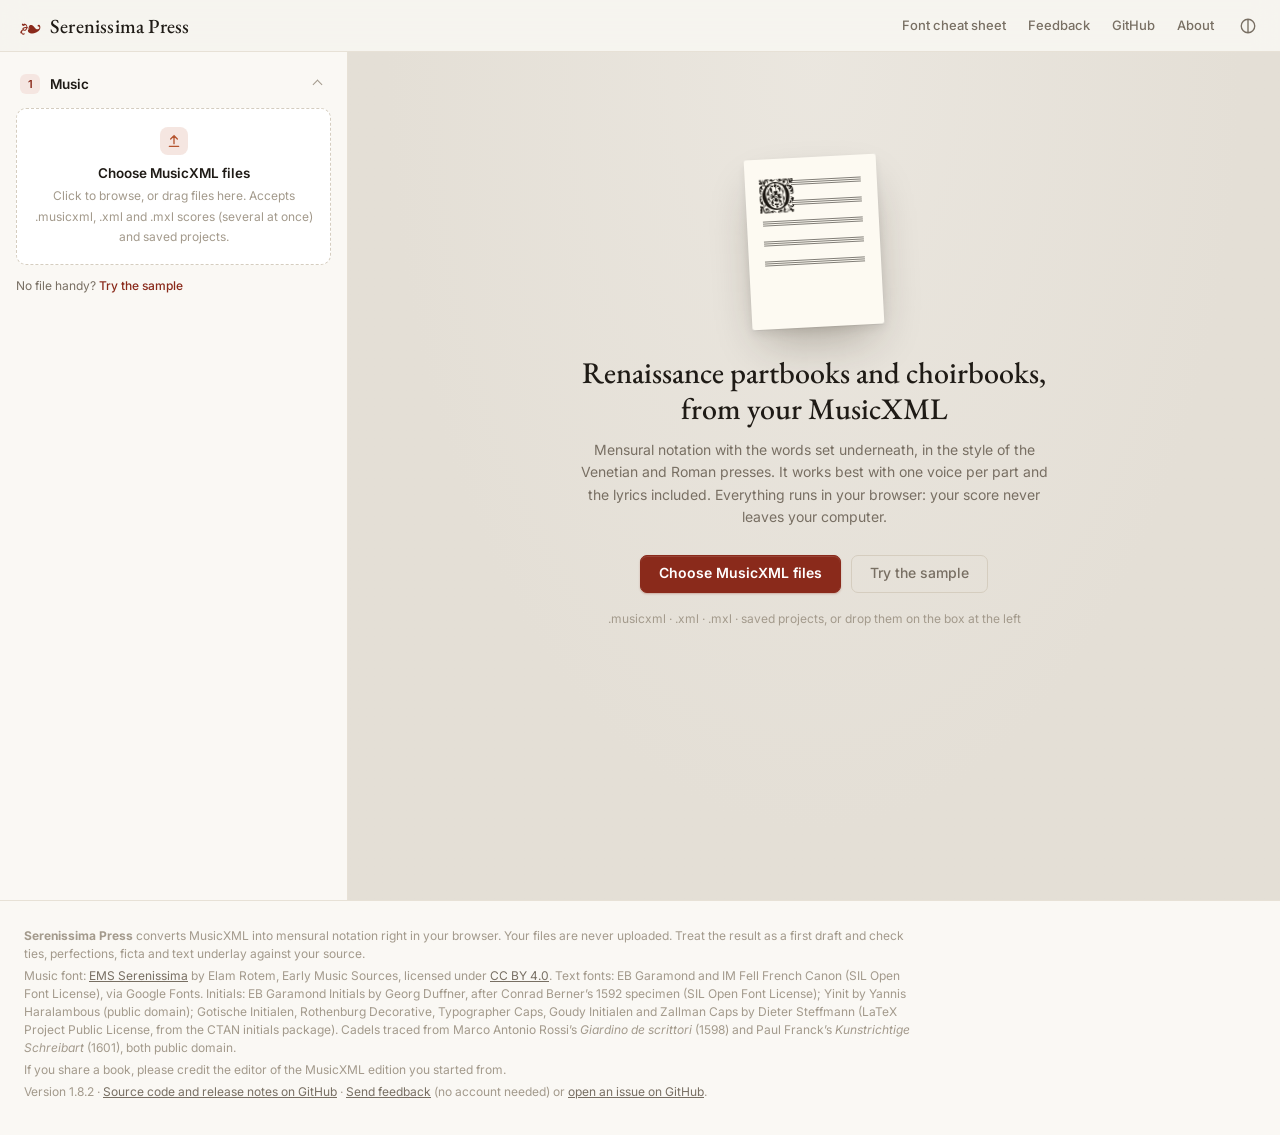
==== commit cb7131f6: "1.8.2: The playback bar at the foot of the window The bar sat over the tops of the pages. It now sta" ====
--- a/index.html
+++ b/index.html
@@ -8,7 +8,7 @@
 <link rel="preconnect" href="https://fonts.googleapis.com">
 <link rel="preconnect" href="https://fonts.gstatic.com" crossorigin>
 <link href="https://fonts.googleapis.com/css2?family=IM+Fell+French+Canon&family=Inter:wght@400;500;600&display=block" rel="stylesheet">
-<link rel="stylesheet" href="css/site.css?v=1.8.1">
+<link rel="stylesheet" href="css/site.css?v=1.8.2">
 <script>/* the editor's theme, before anything is drawn: light, dark, or the system's */ try { const t = localStorage.getItem("sp-theme"); if (t === "light" || t === "dark") document.documentElement.dataset.theme = t; } catch (e) { }</script>
 </head>
 <body>
@@ -272,15 +272,6 @@
   </aside>
 
   <section class="sp-preview" aria-label="Preview">
-    <div class="sp-player" id="player" hidden>
-      <button type="button" class="sp-btn sp-play" id="playBtn" title="Play or pause (space bar)">▶ Play</button>
-      <button type="button" class="sp-icon" id="stopBtn" title="Stop, and go back to the start" aria-label="Stop"><svg viewBox="0 0 24 24" width="14" height="14"><rect x="5" y="5" width="14" height="14" rx="2" fill="currentColor"/></svg></button>
-      <span class="sp-div"></span>
-      <label class="sp-tempo" title="Tactus, in semibreves a minute"><input type="number" id="tempo" min="20" max="160" step="2" value="66"> tactus</label>
-      <span class="sp-div"></span>
-      <span class="sp-voices" id="playVoices" role="group" aria-label="Voices to play"></span>
-      <kbd class="sp-kbd" title="The space bar plays and pauses. Click a note to play from there.">Space</kbd>
-    </div>
     <div class="sp-status" id="status" aria-live="polite"></div>
     <div class="sp-empty" id="empty">
       <div class="sp-hero-page" aria-hidden="true"><span>O</span><i></i><i></i><i></i><i></i><i></i></div>
@@ -290,6 +281,19 @@
       <small>.musicxml · .xml · .mxl · saved projects, or drop them on the box at the left</small>
     </div>
     <div class="sp-scale" id="scale"><div id="book"></div></div>
+    <div class="sp-player" id="player" hidden>
+      <button type="button" class="sp-btn sp-play" id="playBtn" title="Play or pause (space bar)">▶ Play</button>
+      <button type="button" class="sp-icon" id="stopBtn" title="Stop, and go back to the start" aria-label="Stop"><svg viewBox="0 0 24 24" width="14" height="14"><rect x="5" y="5" width="14" height="14" rx="2" fill="currentColor"/></svg></button>
+      <span class="sp-div"></span>
+      <label class="sp-tempo" title="Tactus, in semibreves a minute"><input type="number" id="tempo" min="20" max="160" step="2" value="66"><span class="sp-tword">tactus</span></label>
+      <span class="sp-div"></span>
+      <button type="button" class="sp-vbtn" id="voicesBtn" aria-expanded="false" aria-controls="voicePop">Voices<span id="voicesOff"></span><svg viewBox="0 0 24 24" width="14" height="14" fill="none" stroke="currentColor" stroke-width="2" stroke-linecap="round" aria-hidden="true"><path d="M6 15l6-6 6 6"/></svg></button>
+      <button type="button" class="sp-icon" id="playerMin" title="Make the bar smaller" aria-label="Make the playback bar smaller"><svg viewBox="0 0 24 24" width="16" height="16" fill="none" stroke="currentColor" stroke-width="2" stroke-linecap="round"><path d="M6 9l6 6 6-6"/></svg></button>
+      <div class="sp-vpop" id="voicePop" hidden>
+        <span class="sp-voices" id="playVoices" role="group" aria-label="Voices to play"></span>
+        <p class="sp-hint">Untick a voice to silence it. Click a note on the page to play from there; the space bar plays and pauses.</p>
+      </div>
+    </div>
   </section>
 </main>
 
@@ -297,15 +301,15 @@
   <p><strong>Serenissima Press</strong> converts MusicXML into mensural notation right in your browser. Your files are never uploaded. Treat the result as a first draft and check ties, perfections, ficta and text underlay against your source.</p>
   <p>Music font: <a href="https://www.earlymusicsources.com/">EMS Serenissima</a> by Elam Rotem, Early Music Sources, licensed under <a href="https://creativecommons.org/licenses/by/4.0/">CC BY 4.0</a>. Text fonts: EB Garamond and IM Fell French Canon (SIL Open Font License), via Google Fonts. Initials: EB Garamond Initials by Georg Duffner, after Conrad Berner’s 1592 specimen (SIL Open Font License); Yinit by Yannis Haralambous (public domain); Gotische Initialen, Rothenburg Decorative, Typographer Caps, Goudy Initialen and Zallman Caps by Dieter Steffmann (LaTeX Project Public License, from the CTAN initials package). Cadels traced from Marco Antonio Rossi’s <i>Giardino de scrittori</i> (1598) and Paul Franck’s <i>Kunstrichtige Schreibart</i> (1601), both public domain.</p>
   <p>If you share a book, please credit the editor of the MusicXML edition you started from.</p>
-  <p>Version <span id="version" data-version="1.8.1">1.8.1</span> · <a href="https://github.com/tghamacher/serenissima-press">Source code and release notes on GitHub</a> · <a href="https://docs.google.com/forms/d/e/1FAIpQLSdOzA7OsIG92L_Q-5JG_uj7DHMB-S9Wzs99goDaJxpbmdZs0g/viewform">Send feedback</a> (no account needed) or <a href="https://github.com/tghamacher/serenissima-press/issues/new/choose">open an issue on GitHub</a>.</p>
+  <p>Version <span id="version" data-version="1.8.2">1.8.2</span> · <a href="https://github.com/tghamacher/serenissima-press">Source code and release notes on GitHub</a> · <a href="https://docs.google.com/forms/d/e/1FAIpQLSdOzA7OsIG92L_Q-5JG_uj7DHMB-S9Wzs99goDaJxpbmdZs0g/viewform">Send feedback</a> (no account needed) or <a href="https://github.com/tghamacher/serenissima-press/issues/new/choose">open an issue on GitHub</a>.</p>
 </footer>
 
-<script src="js/zip.js?v=1.8.1"></script>
-<script src="js/convert.js?v=1.8.1"></script>
-<script src="js/gabc.js?v=1.8.1"></script>
-<script src="js/layout.js?v=1.8.1"></script>
-<script src="js/play.js?v=1.8.1"></script>
-<script src="js/surface.js?v=1.8.1"></script>
-<script src="js/app.js?v=1.8.1"></script>
+<script src="js/zip.js?v=1.8.2"></script>
+<script src="js/convert.js?v=1.8.2"></script>
+<script src="js/gabc.js?v=1.8.2"></script>
+<script src="js/layout.js?v=1.8.2"></script>
+<script src="js/play.js?v=1.8.2"></script>
+<script src="js/surface.js?v=1.8.2"></script>
+<script src="js/app.js?v=1.8.2"></script>
 </body>
 </html>
--- a/css/site.css
+++ b/css/site.css
@@ -177,13 +177,28 @@
 
 .sp-preview { padding: 24px 32px 48px; min-width: 0; overflow-x: clip; background: radial-gradient(ellipse at 50% 0%, color-mix(in srgb, var(--desk) 70%, var(--panel)) 0%, var(--desk) 65%); }
 .sp-status { max-width: 760px; margin: 0 auto 22px; }
-/* playback: a floating bar that stays below the header as the book scrolls; the notes sounding are lit in red */
-.sp-player { position: sticky; top: 64px; z-index: 5; width: max-content; max-width: 100%; margin: 0 auto 20px; padding: 6px 8px 6px 6px; display: flex; align-items: center; gap: 6px;
+/* playback: a slim bar that stays at the foot of the window as the book scrolls, clear of the pages' heads; the
+   voices in a pop-up above it; made small, only the play button. The notes sounding are lit in red */
+.sp-player { position: sticky; bottom: 16px; z-index: 5; width: max-content; max-width: 100%; margin: 20px auto 0; padding: 5px 6px 5px 5px; display: flex; align-items: center; gap: 6px;
   background: color-mix(in srgb, var(--panel) 90%, transparent); backdrop-filter: blur(14px); -webkit-backdrop-filter: blur(14px);
   border: 1px solid var(--rule); border-radius: 999px; box-shadow: var(--shadow-float); font: 13px var(--ui); }
-.sp-player .sp-play { min-width: 96px; border-radius: 999px; background: var(--accent); border-color: var(--accent); color: var(--accent-ink); font-weight: 600; }
+.sp-player .sp-play { height: 32px; min-width: 92px; border-radius: 999px; background: var(--accent); border-color: var(--accent); color: var(--accent-ink); font-weight: 600; }
 .sp-player .sp-play:hover { background: var(--accent-hover); }
-.sp-player .sp-icon { width: 34px; height: 34px; border-radius: 999px; }
+.sp-player .sp-icon { width: 32px; height: 32px; border-radius: 999px; }
+.sp-player.sp-min > :not(#playBtn):not(#playerMin) { display: none; }
+.sp-player.sp-min #playerMin svg { transform: rotate(180deg); }
+.sp-vbtn { display: inline-flex; align-items: center; gap: 6px; height: 32px; padding: 0 10px 0 12px; border: 0; border-radius: 999px; background: none; color: var(--ink); font-weight: 500; cursor: pointer; white-space: nowrap; }
+.sp-vbtn:hover, .sp-vbtn[aria-expanded=true] { background: var(--hover); }
+.sp-vbtn svg { color: var(--faint); transition: transform .2s; }
+.sp-vbtn[aria-expanded=true] svg { transform: rotate(180deg); }
+#voicesOff { color: var(--accent); }
+.sp-vpop { position: absolute; bottom: calc(100% + 8px); left: 50%; transform: translateX(-50%); width: max-content; max-width: min(760px, calc(100vw - 32px)); max-height: 60vh; overflow-y: auto;
+  padding: 12px; background: var(--panel); border: 1px solid var(--rule); border-radius: 14px; box-shadow: var(--shadow-float); }
+.sp-vpop .sp-hint { margin: 10px 0 0; font-size: 11.5px; color: var(--faint); }
+.sp-many .sp-voices { flex-direction: column; gap: 8px; }
+.sp-vgroup { display: flex; align-items: flex-start; }
+.sp-vchips { flex: 1; display: flex; flex-wrap: wrap; gap: 4px; }
+.sp-vpiece { flex: 0 0 auto; width: 170px; margin-right: 6px; line-height: 28px; overflow: hidden; text-overflow: ellipsis; white-space: nowrap; font-size: 12px; font-weight: 600; color: var(--muted); }
 .sp-div { flex: none; width: 1px; height: 20px; background: var(--rule-strong); margin: 0 4px; }
 .sp-tempo { display: inline-flex; align-items: center; gap: 6px; color: var(--muted); font-size: 12px; }
 .sp-tempo input { width: 54px; height: 28px; padding: 0 4px; text-align: center; border: 1px solid var(--rule); border-radius: 999px; background: var(--field); font-weight: 600; font-variant-numeric: tabular-nums; }
@@ -193,13 +208,6 @@
 .sp-voices label:has(input:checked) { background: var(--ink); border-color: var(--ink); color: var(--panel); text-decoration: none; }
 .sp-voices label:has(input:focus-visible) { outline: 2px solid var(--focus); outline-offset: 2px; }
 .sp-voices input { position: absolute; opacity: 0; pointer-events: none; }
-/* several pieces: the controls in a row, and under them a row of voices for each piece, headed by its name */
-.sp-player.sp-many { flex-wrap: wrap; border-radius: 18px; padding: 6px 8px 8px 6px; }
-.sp-many .sp-voices { order: 1; flex: 1 0 100%; flex-direction: column; gap: 6px; padding: 6px 2px 0 6px; margin-top: 2px; border-top: 1px solid var(--rule); }
-.sp-many .sp-div:nth-of-type(2) { display: none; }
-.sp-vgroup { display: flex; flex-wrap: wrap; align-items: center; gap: 4px; }
-.sp-vpiece { flex: 0 0 auto; width: 180px; margin-right: 6px; overflow: hidden; text-overflow: ellipsis; white-space: nowrap; font-size: 12px; font-weight: 600; color: var(--muted); }
-.sp-kbd { margin-left: 4px; padding: 2px 7px; border: 1px solid var(--rule-strong); border-bottom-width: 2px; border-radius: 5px; font: 500 11px var(--ui); color: var(--faint); cursor: help; }
 #book .sp-n { cursor: pointer; }
 #book .sp-n.sp-playing { color: var(--rubric); }
 .sp-report { text-align: center; font-size: 12px; color: var(--faint); margin: 6px 0 0; }
@@ -233,8 +241,9 @@
   .sp-controls { position: static; max-height: none; border-right: 0; border-bottom: 1px solid var(--rule); }
   .sp-printbar { margin: 12px -16px 0; }
   .sp-preview { padding: 16px 12px; }
-  .sp-player { flex-wrap: wrap; justify-content: center; border-radius: 16px; } .sp-div { display: none; }
-  .sp-vpiece { width: 100%; }
+  .sp-div, .sp-tword { display: none; }
+  .sp-vgroup { flex-direction: column; gap: 4px; }
+  .sp-vpiece { width: 100%; line-height: 1.4; }
 }
 
 /* ---------------------------------------------------------------- book pages */
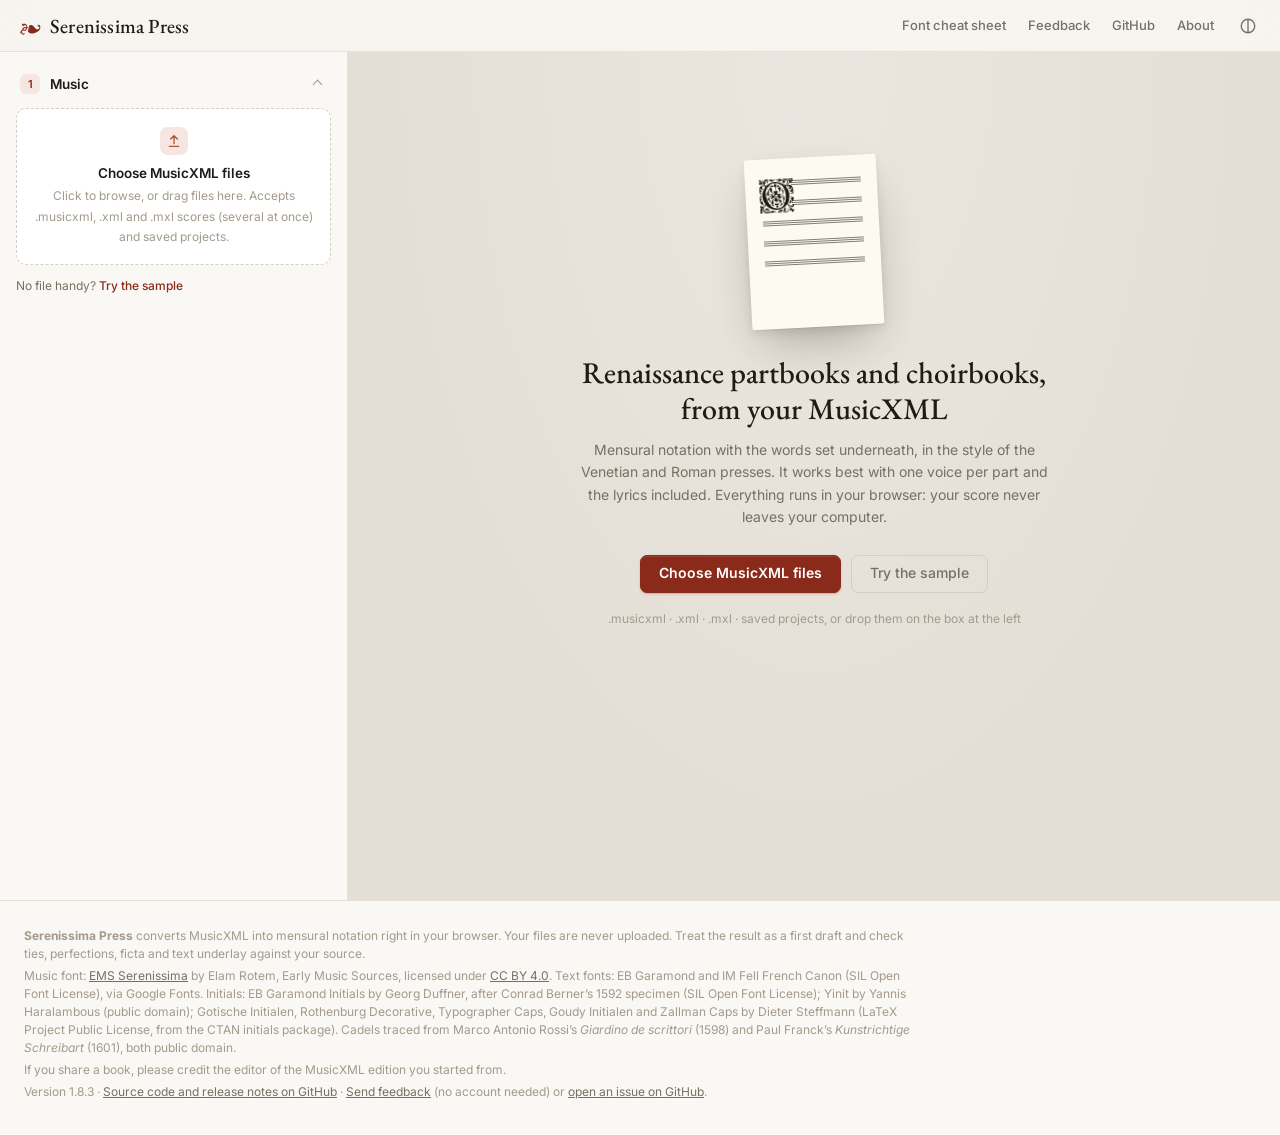
==== commit 90aaabbb: "1.8.3: Evenly spaced voices in choirbooks A voice's place on a choirbook page was rounded to the nex" ====
--- a/index.html
+++ b/index.html
@@ -8,7 +8,7 @@
 <link rel="preconnect" href="https://fonts.googleapis.com">
 <link rel="preconnect" href="https://fonts.gstatic.com" crossorigin>
 <link href="https://fonts.googleapis.com/css2?family=IM+Fell+French+Canon&family=Inter:wght@400;500;600&display=block" rel="stylesheet">
-<link rel="stylesheet" href="css/site.css?v=1.8.2">
+<link rel="stylesheet" href="css/site.css?v=1.8.3">
 <script>/* the editor's theme, before anything is drawn: light, dark, or the system's */ try { const t = localStorage.getItem("sp-theme"); if (t === "light" || t === "dark") document.documentElement.dataset.theme = t; } catch (e) { }</script>
 </head>
 <body>
@@ -301,15 +301,15 @@
   <p><strong>Serenissima Press</strong> converts MusicXML into mensural notation right in your browser. Your files are never uploaded. Treat the result as a first draft and check ties, perfections, ficta and text underlay against your source.</p>
   <p>Music font: <a href="https://www.earlymusicsources.com/">EMS Serenissima</a> by Elam Rotem, Early Music Sources, licensed under <a href="https://creativecommons.org/licenses/by/4.0/">CC BY 4.0</a>. Text fonts: EB Garamond and IM Fell French Canon (SIL Open Font License), via Google Fonts. Initials: EB Garamond Initials by Georg Duffner, after Conrad Berner’s 1592 specimen (SIL Open Font License); Yinit by Yannis Haralambous (public domain); Gotische Initialen, Rothenburg Decorative, Typographer Caps, Goudy Initialen and Zallman Caps by Dieter Steffmann (LaTeX Project Public License, from the CTAN initials package). Cadels traced from Marco Antonio Rossi’s <i>Giardino de scrittori</i> (1598) and Paul Franck’s <i>Kunstrichtige Schreibart</i> (1601), both public domain.</p>
   <p>If you share a book, please credit the editor of the MusicXML edition you started from.</p>
-  <p>Version <span id="version" data-version="1.8.2">1.8.2</span> · <a href="https://github.com/tghamacher/serenissima-press">Source code and release notes on GitHub</a> · <a href="https://docs.google.com/forms/d/e/1FAIpQLSdOzA7OsIG92L_Q-5JG_uj7DHMB-S9Wzs99goDaJxpbmdZs0g/viewform">Send feedback</a> (no account needed) or <a href="https://github.com/tghamacher/serenissima-press/issues/new/choose">open an issue on GitHub</a>.</p>
+  <p>Version <span id="version" data-version="1.8.3">1.8.3</span> · <a href="https://github.com/tghamacher/serenissima-press">Source code and release notes on GitHub</a> · <a href="https://docs.google.com/forms/d/e/1FAIpQLSdOzA7OsIG92L_Q-5JG_uj7DHMB-S9Wzs99goDaJxpbmdZs0g/viewform">Send feedback</a> (no account needed) or <a href="https://github.com/tghamacher/serenissima-press/issues/new/choose">open an issue on GitHub</a>.</p>
 </footer>
 
-<script src="js/zip.js?v=1.8.2"></script>
-<script src="js/convert.js?v=1.8.2"></script>
-<script src="js/gabc.js?v=1.8.2"></script>
-<script src="js/layout.js?v=1.8.2"></script>
-<script src="js/play.js?v=1.8.2"></script>
-<script src="js/surface.js?v=1.8.2"></script>
-<script src="js/app.js?v=1.8.2"></script>
+<script src="js/zip.js?v=1.8.3"></script>
+<script src="js/convert.js?v=1.8.3"></script>
+<script src="js/gabc.js?v=1.8.3"></script>
+<script src="js/layout.js?v=1.8.3"></script>
+<script src="js/play.js?v=1.8.3"></script>
+<script src="js/surface.js?v=1.8.3"></script>
+<script src="js/app.js?v=1.8.3"></script>
 </body>
 </html>
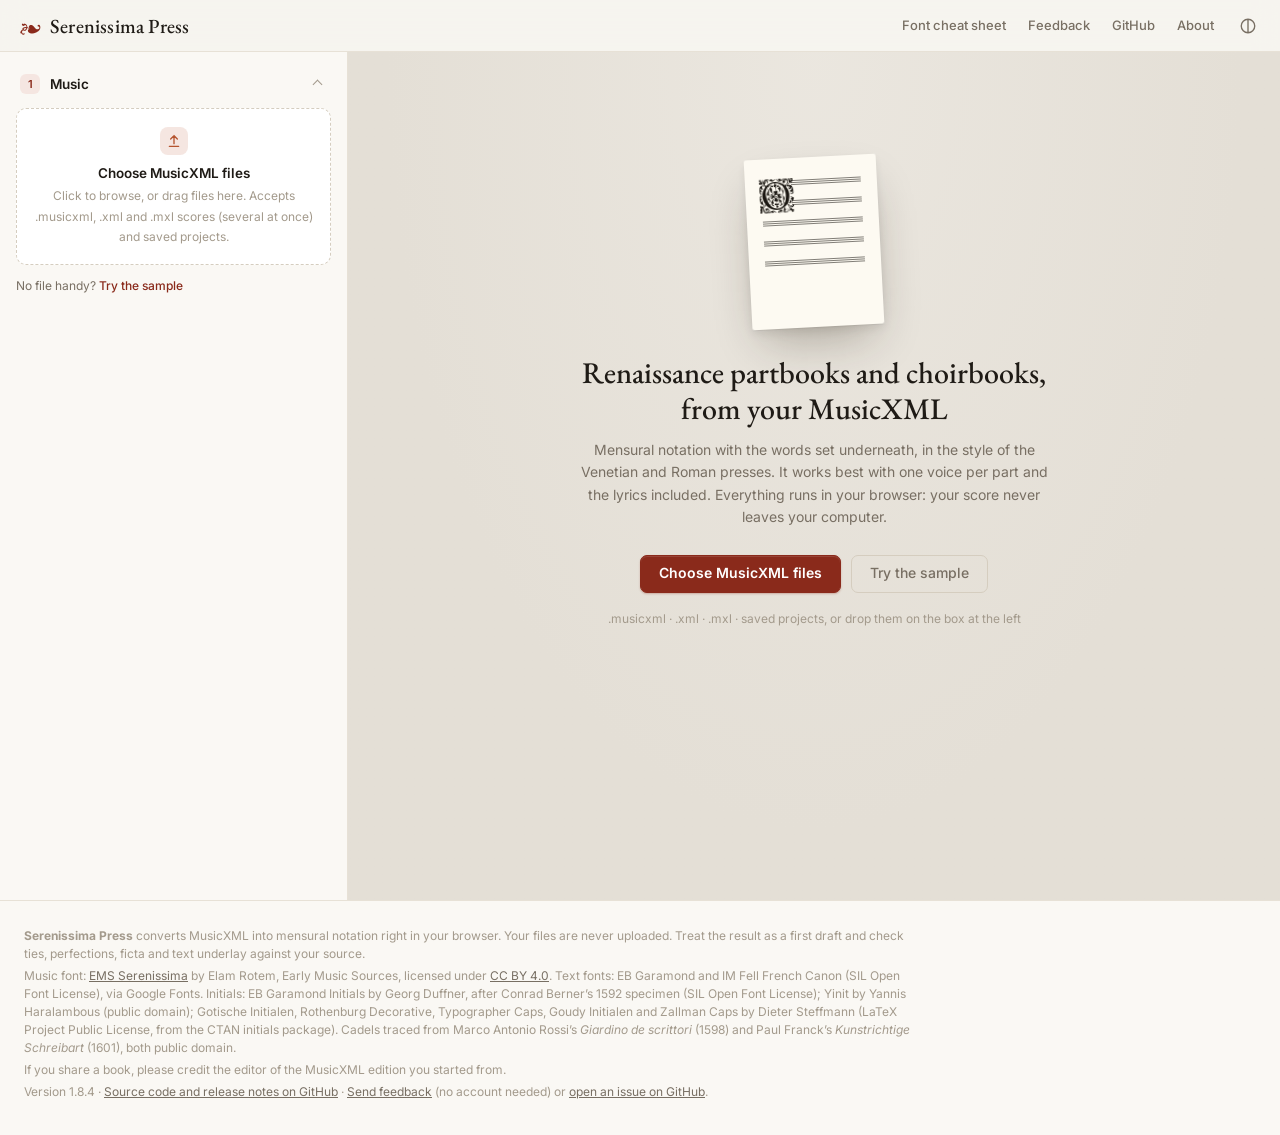
==== commit a0fb2e45: "1.8.4: Words on tied notes A word written under a note tied to the one before was dropped with the t" ====
--- a/index.html
+++ b/index.html
@@ -8,7 +8,7 @@
 <link rel="preconnect" href="https://fonts.googleapis.com">
 <link rel="preconnect" href="https://fonts.gstatic.com" crossorigin>
 <link href="https://fonts.googleapis.com/css2?family=IM+Fell+French+Canon&family=Inter:wght@400;500;600&display=block" rel="stylesheet">
-<link rel="stylesheet" href="css/site.css?v=1.8.3">
+<link rel="stylesheet" href="css/site.css?v=1.8.4">
 <script>/* the editor's theme, before anything is drawn: light, dark, or the system's */ try { const t = localStorage.getItem("sp-theme"); if (t === "light" || t === "dark") document.documentElement.dataset.theme = t; } catch (e) { }</script>
 </head>
 <body>
@@ -301,15 +301,15 @@
   <p><strong>Serenissima Press</strong> converts MusicXML into mensural notation right in your browser. Your files are never uploaded. Treat the result as a first draft and check ties, perfections, ficta and text underlay against your source.</p>
   <p>Music font: <a href="https://www.earlymusicsources.com/">EMS Serenissima</a> by Elam Rotem, Early Music Sources, licensed under <a href="https://creativecommons.org/licenses/by/4.0/">CC BY 4.0</a>. Text fonts: EB Garamond and IM Fell French Canon (SIL Open Font License), via Google Fonts. Initials: EB Garamond Initials by Georg Duffner, after Conrad Berner’s 1592 specimen (SIL Open Font License); Yinit by Yannis Haralambous (public domain); Gotische Initialen, Rothenburg Decorative, Typographer Caps, Goudy Initialen and Zallman Caps by Dieter Steffmann (LaTeX Project Public License, from the CTAN initials package). Cadels traced from Marco Antonio Rossi’s <i>Giardino de scrittori</i> (1598) and Paul Franck’s <i>Kunstrichtige Schreibart</i> (1601), both public domain.</p>
   <p>If you share a book, please credit the editor of the MusicXML edition you started from.</p>
-  <p>Version <span id="version" data-version="1.8.3">1.8.3</span> · <a href="https://github.com/tghamacher/serenissima-press">Source code and release notes on GitHub</a> · <a href="https://docs.google.com/forms/d/e/1FAIpQLSdOzA7OsIG92L_Q-5JG_uj7DHMB-S9Wzs99goDaJxpbmdZs0g/viewform">Send feedback</a> (no account needed) or <a href="https://github.com/tghamacher/serenissima-press/issues/new/choose">open an issue on GitHub</a>.</p>
+  <p>Version <span id="version" data-version="1.8.4">1.8.4</span> · <a href="https://github.com/tghamacher/serenissima-press">Source code and release notes on GitHub</a> · <a href="https://docs.google.com/forms/d/e/1FAIpQLSdOzA7OsIG92L_Q-5JG_uj7DHMB-S9Wzs99goDaJxpbmdZs0g/viewform">Send feedback</a> (no account needed) or <a href="https://github.com/tghamacher/serenissima-press/issues/new/choose">open an issue on GitHub</a>.</p>
 </footer>
 
-<script src="js/zip.js?v=1.8.3"></script>
-<script src="js/convert.js?v=1.8.3"></script>
-<script src="js/gabc.js?v=1.8.3"></script>
-<script src="js/layout.js?v=1.8.3"></script>
-<script src="js/play.js?v=1.8.3"></script>
-<script src="js/surface.js?v=1.8.3"></script>
-<script src="js/app.js?v=1.8.3"></script>
+<script src="js/zip.js?v=1.8.4"></script>
+<script src="js/convert.js?v=1.8.4"></script>
+<script src="js/gabc.js?v=1.8.4"></script>
+<script src="js/layout.js?v=1.8.4"></script>
+<script src="js/play.js?v=1.8.4"></script>
+<script src="js/surface.js?v=1.8.4"></script>
+<script src="js/app.js?v=1.8.4"></script>
 </body>
 </html>
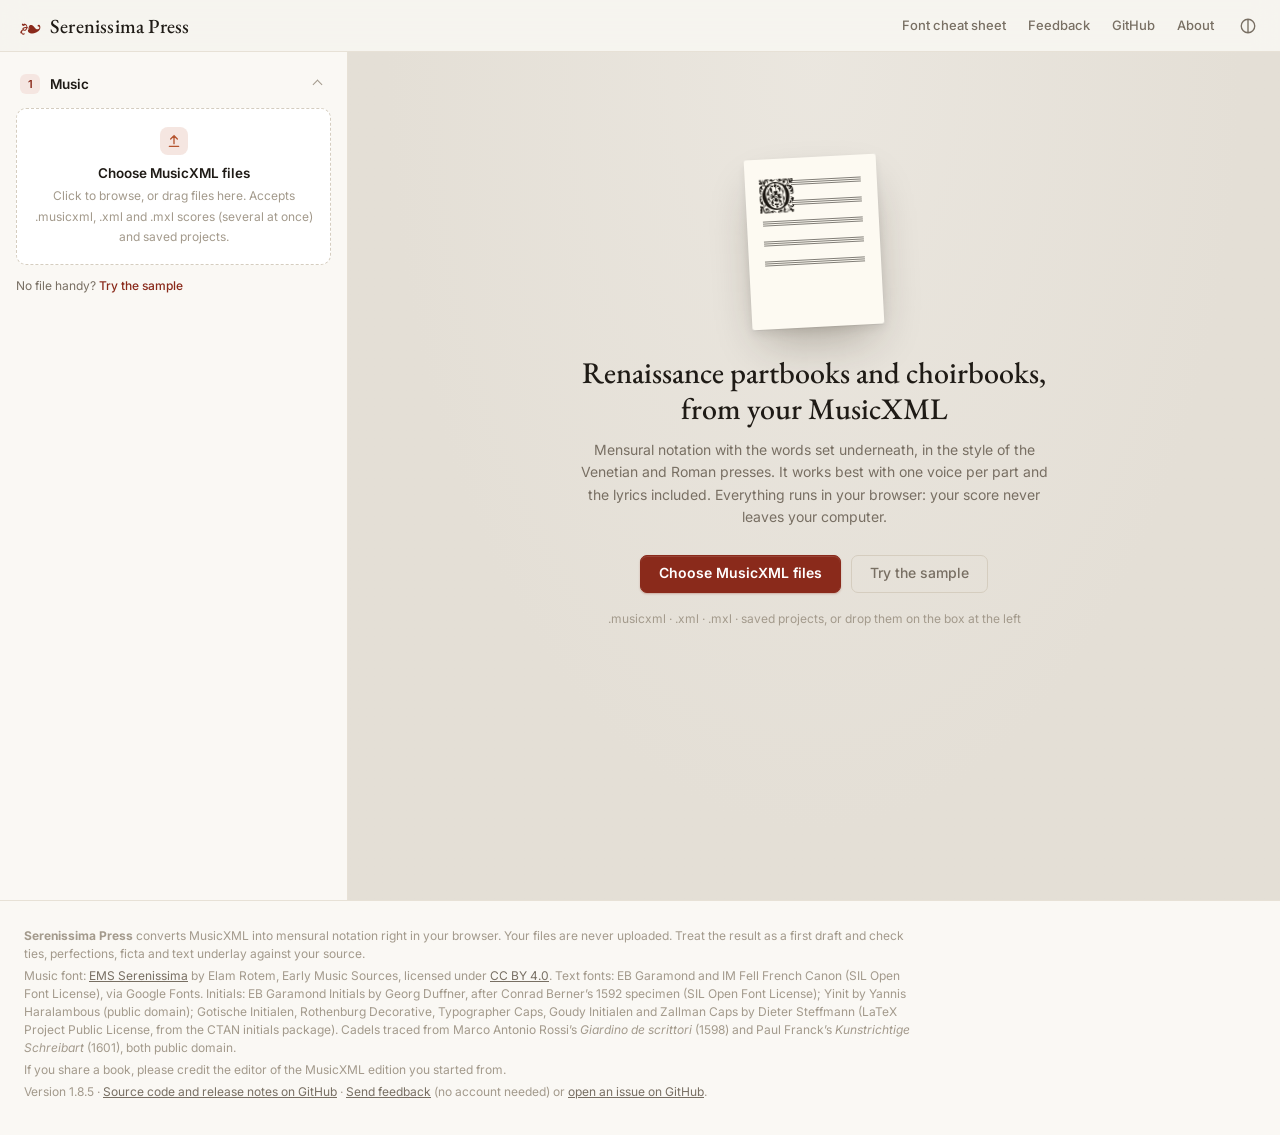
==== commit 7edc27f2: "1.8.5: Staves ruled across the page in manuscripts In the manuscript style each line of music sits o" ====
--- a/index.html
+++ b/index.html
@@ -8,7 +8,7 @@
 <link rel="preconnect" href="https://fonts.googleapis.com">
 <link rel="preconnect" href="https://fonts.gstatic.com" crossorigin>
 <link href="https://fonts.googleapis.com/css2?family=IM+Fell+French+Canon&family=Inter:wght@400;500;600&display=block" rel="stylesheet">
-<link rel="stylesheet" href="css/site.css?v=1.8.4">
+<link rel="stylesheet" href="css/site.css?v=1.8.5">
 <script>/* the editor's theme, before anything is drawn: light, dark, or the system's */ try { const t = localStorage.getItem("sp-theme"); if (t === "light" || t === "dark") document.documentElement.dataset.theme = t; } catch (e) { }</script>
 </head>
 <body>
@@ -301,15 +301,15 @@
   <p><strong>Serenissima Press</strong> converts MusicXML into mensural notation right in your browser. Your files are never uploaded. Treat the result as a first draft and check ties, perfections, ficta and text underlay against your source.</p>
   <p>Music font: <a href="https://www.earlymusicsources.com/">EMS Serenissima</a> by Elam Rotem, Early Music Sources, licensed under <a href="https://creativecommons.org/licenses/by/4.0/">CC BY 4.0</a>. Text fonts: EB Garamond and IM Fell French Canon (SIL Open Font License), via Google Fonts. Initials: EB Garamond Initials by Georg Duffner, after Conrad Berner’s 1592 specimen (SIL Open Font License); Yinit by Yannis Haralambous (public domain); Gotische Initialen, Rothenburg Decorative, Typographer Caps, Goudy Initialen and Zallman Caps by Dieter Steffmann (LaTeX Project Public License, from the CTAN initials package). Cadels traced from Marco Antonio Rossi’s <i>Giardino de scrittori</i> (1598) and Paul Franck’s <i>Kunstrichtige Schreibart</i> (1601), both public domain.</p>
   <p>If you share a book, please credit the editor of the MusicXML edition you started from.</p>
-  <p>Version <span id="version" data-version="1.8.4">1.8.4</span> · <a href="https://github.com/tghamacher/serenissima-press">Source code and release notes on GitHub</a> · <a href="https://docs.google.com/forms/d/e/1FAIpQLSdOzA7OsIG92L_Q-5JG_uj7DHMB-S9Wzs99goDaJxpbmdZs0g/viewform">Send feedback</a> (no account needed) or <a href="https://github.com/tghamacher/serenissima-press/issues/new/choose">open an issue on GitHub</a>.</p>
+  <p>Version <span id="version" data-version="1.8.5">1.8.5</span> · <a href="https://github.com/tghamacher/serenissima-press">Source code and release notes on GitHub</a> · <a href="https://docs.google.com/forms/d/e/1FAIpQLSdOzA7OsIG92L_Q-5JG_uj7DHMB-S9Wzs99goDaJxpbmdZs0g/viewform">Send feedback</a> (no account needed) or <a href="https://github.com/tghamacher/serenissima-press/issues/new/choose">open an issue on GitHub</a>.</p>
 </footer>
 
-<script src="js/zip.js?v=1.8.4"></script>
-<script src="js/convert.js?v=1.8.4"></script>
-<script src="js/gabc.js?v=1.8.4"></script>
-<script src="js/layout.js?v=1.8.4"></script>
-<script src="js/play.js?v=1.8.4"></script>
-<script src="js/surface.js?v=1.8.4"></script>
-<script src="js/app.js?v=1.8.4"></script>
+<script src="js/zip.js?v=1.8.5"></script>
+<script src="js/convert.js?v=1.8.5"></script>
+<script src="js/gabc.js?v=1.8.5"></script>
+<script src="js/layout.js?v=1.8.5"></script>
+<script src="js/play.js?v=1.8.5"></script>
+<script src="js/surface.js?v=1.8.5"></script>
+<script src="js/app.js?v=1.8.5"></script>
 </body>
 </html>
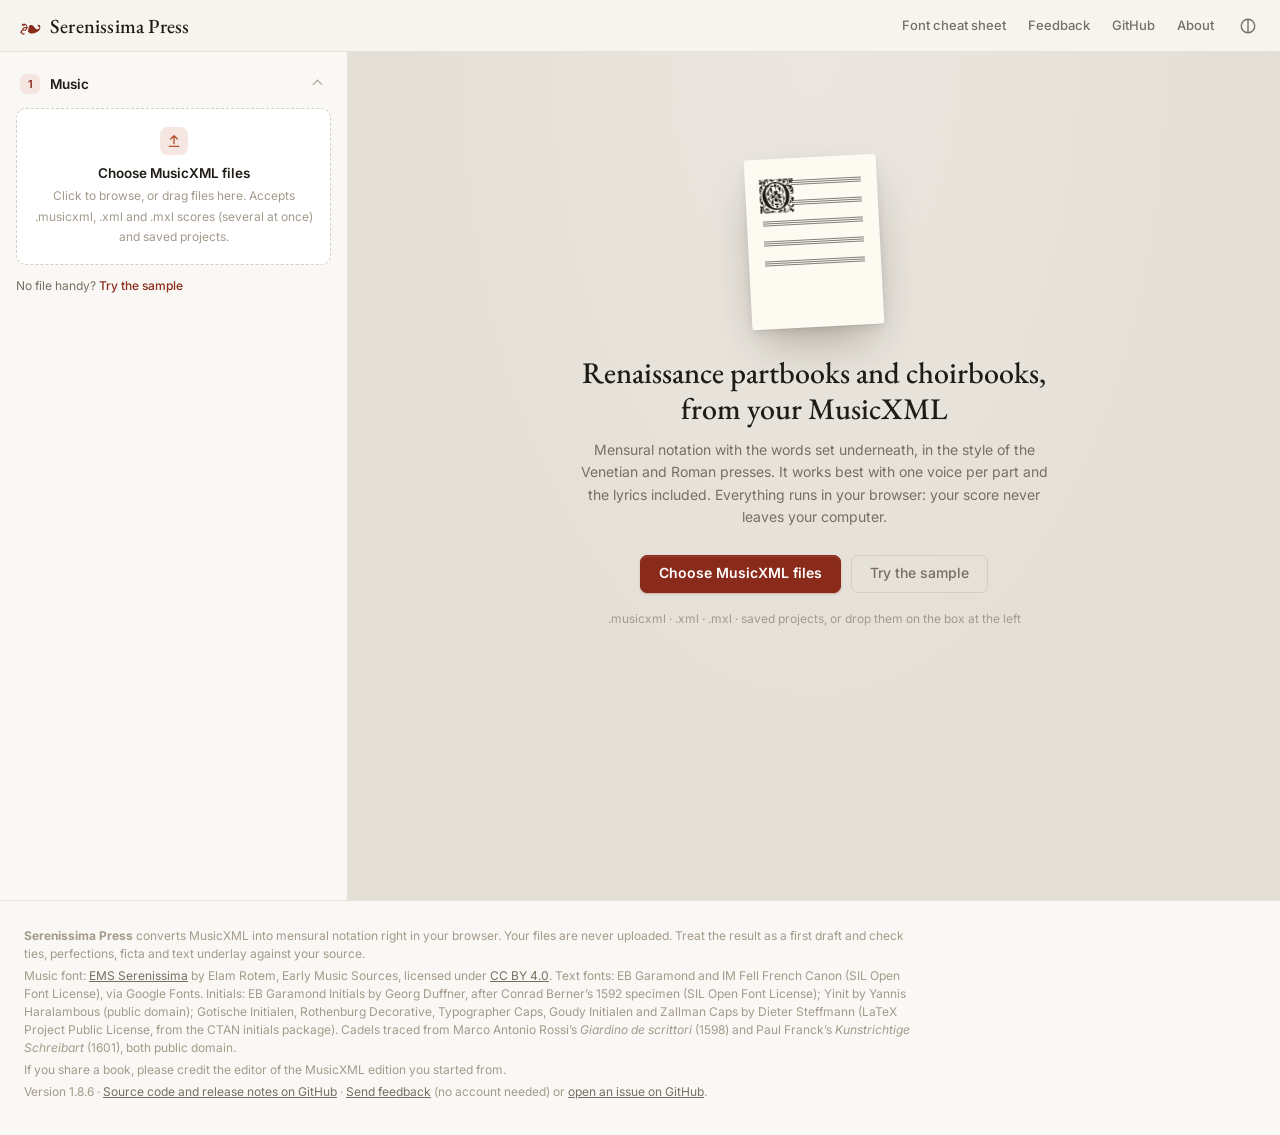
==== commit 90a506ee: "1.8.6: Solid staff lines in manuscripts The manuscript staves were the font's dashed lines. They are" ====
--- a/index.html
+++ b/index.html
@@ -8,7 +8,7 @@
 <link rel="preconnect" href="https://fonts.googleapis.com">
 <link rel="preconnect" href="https://fonts.gstatic.com" crossorigin>
 <link href="https://fonts.googleapis.com/css2?family=IM+Fell+French+Canon&family=Inter:wght@400;500;600&display=block" rel="stylesheet">
-<link rel="stylesheet" href="css/site.css?v=1.8.5">
+<link rel="stylesheet" href="css/site.css?v=1.8.6">
 <script>/* the editor's theme, before anything is drawn: light, dark, or the system's */ try { const t = localStorage.getItem("sp-theme"); if (t === "light" || t === "dark") document.documentElement.dataset.theme = t; } catch (e) { }</script>
 </head>
 <body>
@@ -301,15 +301,15 @@
   <p><strong>Serenissima Press</strong> converts MusicXML into mensural notation right in your browser. Your files are never uploaded. Treat the result as a first draft and check ties, perfections, ficta and text underlay against your source.</p>
   <p>Music font: <a href="https://www.earlymusicsources.com/">EMS Serenissima</a> by Elam Rotem, Early Music Sources, licensed under <a href="https://creativecommons.org/licenses/by/4.0/">CC BY 4.0</a>. Text fonts: EB Garamond and IM Fell French Canon (SIL Open Font License), via Google Fonts. Initials: EB Garamond Initials by Georg Duffner, after Conrad Berner’s 1592 specimen (SIL Open Font License); Yinit by Yannis Haralambous (public domain); Gotische Initialen, Rothenburg Decorative, Typographer Caps, Goudy Initialen and Zallman Caps by Dieter Steffmann (LaTeX Project Public License, from the CTAN initials package). Cadels traced from Marco Antonio Rossi’s <i>Giardino de scrittori</i> (1598) and Paul Franck’s <i>Kunstrichtige Schreibart</i> (1601), both public domain.</p>
   <p>If you share a book, please credit the editor of the MusicXML edition you started from.</p>
-  <p>Version <span id="version" data-version="1.8.5">1.8.5</span> · <a href="https://github.com/tghamacher/serenissima-press">Source code and release notes on GitHub</a> · <a href="https://docs.google.com/forms/d/e/1FAIpQLSdOzA7OsIG92L_Q-5JG_uj7DHMB-S9Wzs99goDaJxpbmdZs0g/viewform">Send feedback</a> (no account needed) or <a href="https://github.com/tghamacher/serenissima-press/issues/new/choose">open an issue on GitHub</a>.</p>
+  <p>Version <span id="version" data-version="1.8.6">1.8.6</span> · <a href="https://github.com/tghamacher/serenissima-press">Source code and release notes on GitHub</a> · <a href="https://docs.google.com/forms/d/e/1FAIpQLSdOzA7OsIG92L_Q-5JG_uj7DHMB-S9Wzs99goDaJxpbmdZs0g/viewform">Send feedback</a> (no account needed) or <a href="https://github.com/tghamacher/serenissima-press/issues/new/choose">open an issue on GitHub</a>.</p>
 </footer>
 
-<script src="js/zip.js?v=1.8.5"></script>
-<script src="js/convert.js?v=1.8.5"></script>
-<script src="js/gabc.js?v=1.8.5"></script>
-<script src="js/layout.js?v=1.8.5"></script>
-<script src="js/play.js?v=1.8.5"></script>
-<script src="js/surface.js?v=1.8.5"></script>
-<script src="js/app.js?v=1.8.5"></script>
+<script src="js/zip.js?v=1.8.6"></script>
+<script src="js/convert.js?v=1.8.6"></script>
+<script src="js/gabc.js?v=1.8.6"></script>
+<script src="js/layout.js?v=1.8.6"></script>
+<script src="js/play.js?v=1.8.6"></script>
+<script src="js/surface.js?v=1.8.6"></script>
+<script src="js/app.js?v=1.8.6"></script>
 </body>
 </html>
--- a/css/site.css
+++ b/css/site.css
@@ -208,6 +208,10 @@
 .sp-voices label:has(input:checked) { background: var(--ink); border-color: var(--ink); color: var(--panel); text-decoration: none; }
 .sp-voices label:has(input:focus-visible) { outline: 2px solid var(--focus); outline-offset: 2px; }
 .sp-voices input { position: absolute; opacity: 0; pointer-events: none; }
+/* a manuscript's staves: five solid lines (the font's own staff is dashed, so its lines are left blank) */
+#book[data-ruling=solid] .sp-fill { color: transparent; }
+.sp-rules { position: absolute; left: 0; color: var(--ink); }
+.sp-rules i { position: absolute; left: 0; right: 0; background: currentColor; }
 #book .sp-n { cursor: pointer; }
 #book .sp-n.sp-playing { color: var(--rubric); }
 .sp-report { text-align: center; font-size: 12px; color: var(--faint); margin: 6px 0 0; }
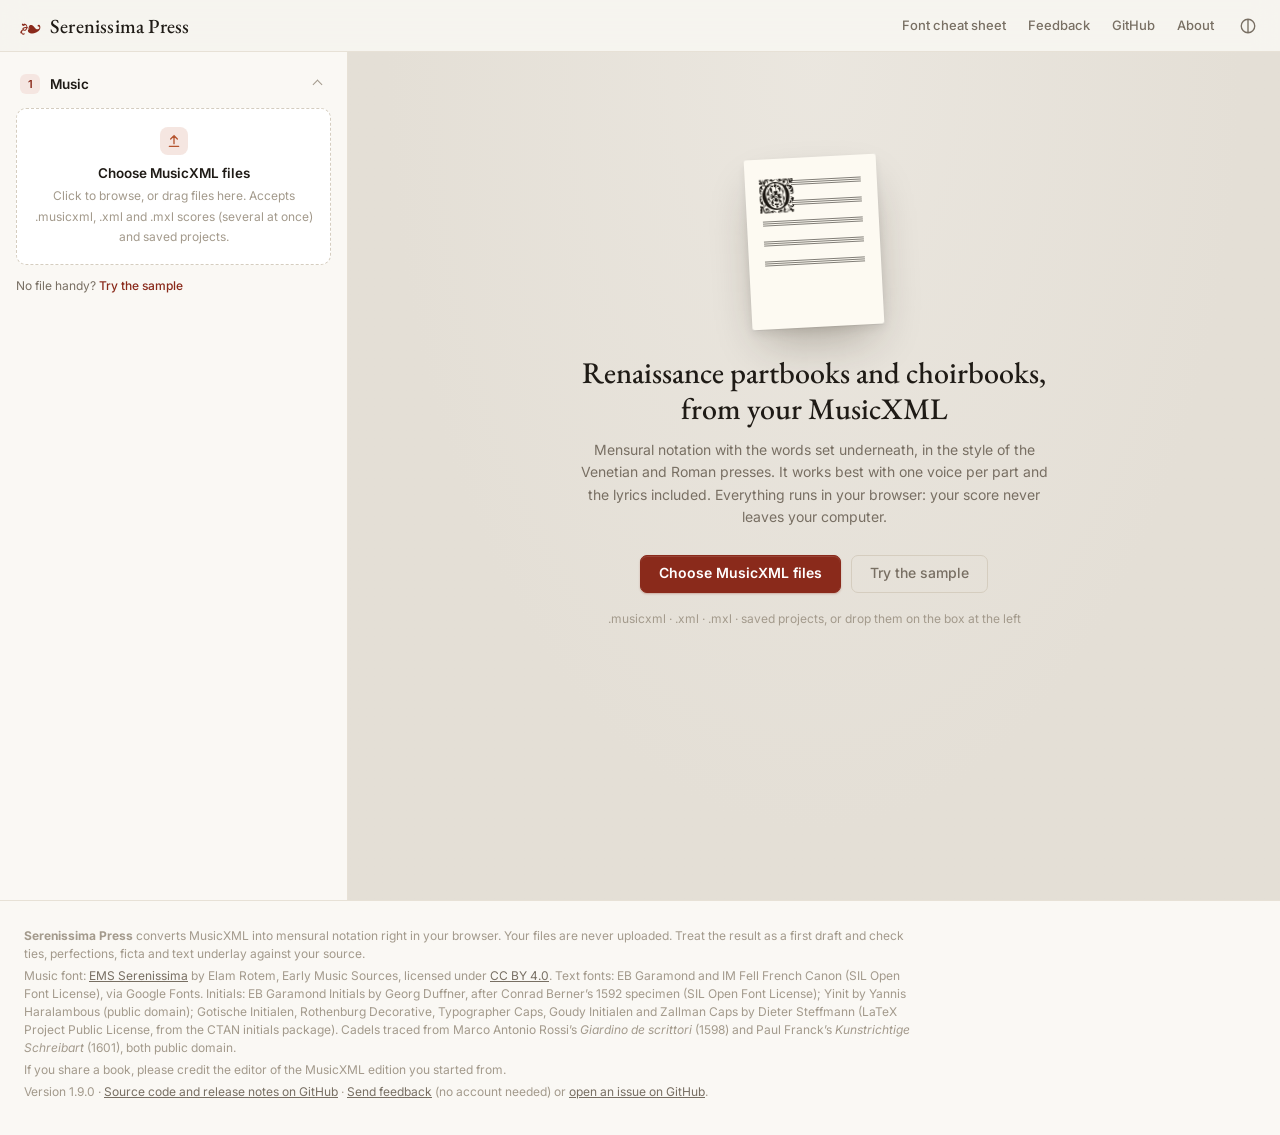
==== commit 580af869: "1.9.0: Several verses under the same notes A partbook now sets every lyric verse of a score (MusicXM" ====
--- a/index.html
+++ b/index.html
@@ -8,7 +8,7 @@
 <link rel="preconnect" href="https://fonts.googleapis.com">
 <link rel="preconnect" href="https://fonts.gstatic.com" crossorigin>
 <link href="https://fonts.googleapis.com/css2?family=IM+Fell+French+Canon&family=Inter:wght@400;500;600&display=block" rel="stylesheet">
-<link rel="stylesheet" href="css/site.css?v=1.8.6">
+<link rel="stylesheet" href="css/site.css?v=1.9.0">
 <script>/* the editor's theme, before anything is drawn: light, dark, or the system's */ try { const t = localStorage.getItem("sp-theme"); if (t === "light" || t === "dark") document.documentElement.dataset.theme = t; } catch (e) { }</script>
 </head>
 <body>
@@ -301,15 +301,15 @@
   <p><strong>Serenissima Press</strong> converts MusicXML into mensural notation right in your browser. Your files are never uploaded. Treat the result as a first draft and check ties, perfections, ficta and text underlay against your source.</p>
   <p>Music font: <a href="https://www.earlymusicsources.com/">EMS Serenissima</a> by Elam Rotem, Early Music Sources, licensed under <a href="https://creativecommons.org/licenses/by/4.0/">CC BY 4.0</a>. Text fonts: EB Garamond and IM Fell French Canon (SIL Open Font License), via Google Fonts. Initials: EB Garamond Initials by Georg Duffner, after Conrad Berner’s 1592 specimen (SIL Open Font License); Yinit by Yannis Haralambous (public domain); Gotische Initialen, Rothenburg Decorative, Typographer Caps, Goudy Initialen and Zallman Caps by Dieter Steffmann (LaTeX Project Public License, from the CTAN initials package). Cadels traced from Marco Antonio Rossi’s <i>Giardino de scrittori</i> (1598) and Paul Franck’s <i>Kunstrichtige Schreibart</i> (1601), both public domain.</p>
   <p>If you share a book, please credit the editor of the MusicXML edition you started from.</p>
-  <p>Version <span id="version" data-version="1.8.6">1.8.6</span> · <a href="https://github.com/tghamacher/serenissima-press">Source code and release notes on GitHub</a> · <a href="https://docs.google.com/forms/d/e/1FAIpQLSdOzA7OsIG92L_Q-5JG_uj7DHMB-S9Wzs99goDaJxpbmdZs0g/viewform">Send feedback</a> (no account needed) or <a href="https://github.com/tghamacher/serenissima-press/issues/new/choose">open an issue on GitHub</a>.</p>
+  <p>Version <span id="version" data-version="1.9.0">1.9.0</span> · <a href="https://github.com/tghamacher/serenissima-press">Source code and release notes on GitHub</a> · <a href="https://docs.google.com/forms/d/e/1FAIpQLSdOzA7OsIG92L_Q-5JG_uj7DHMB-S9Wzs99goDaJxpbmdZs0g/viewform">Send feedback</a> (no account needed) or <a href="https://github.com/tghamacher/serenissima-press/issues/new/choose">open an issue on GitHub</a>.</p>
 </footer>
 
-<script src="js/zip.js?v=1.8.6"></script>
-<script src="js/convert.js?v=1.8.6"></script>
-<script src="js/gabc.js?v=1.8.6"></script>
-<script src="js/layout.js?v=1.8.6"></script>
-<script src="js/play.js?v=1.8.6"></script>
-<script src="js/surface.js?v=1.8.6"></script>
-<script src="js/app.js?v=1.8.6"></script>
+<script src="js/zip.js?v=1.9.0"></script>
+<script src="js/convert.js?v=1.9.0"></script>
+<script src="js/gabc.js?v=1.9.0"></script>
+<script src="js/layout.js?v=1.9.0"></script>
+<script src="js/play.js?v=1.9.0"></script>
+<script src="js/surface.js?v=1.9.0"></script>
+<script src="js/app.js?v=1.9.0"></script>
 </body>
 </html>
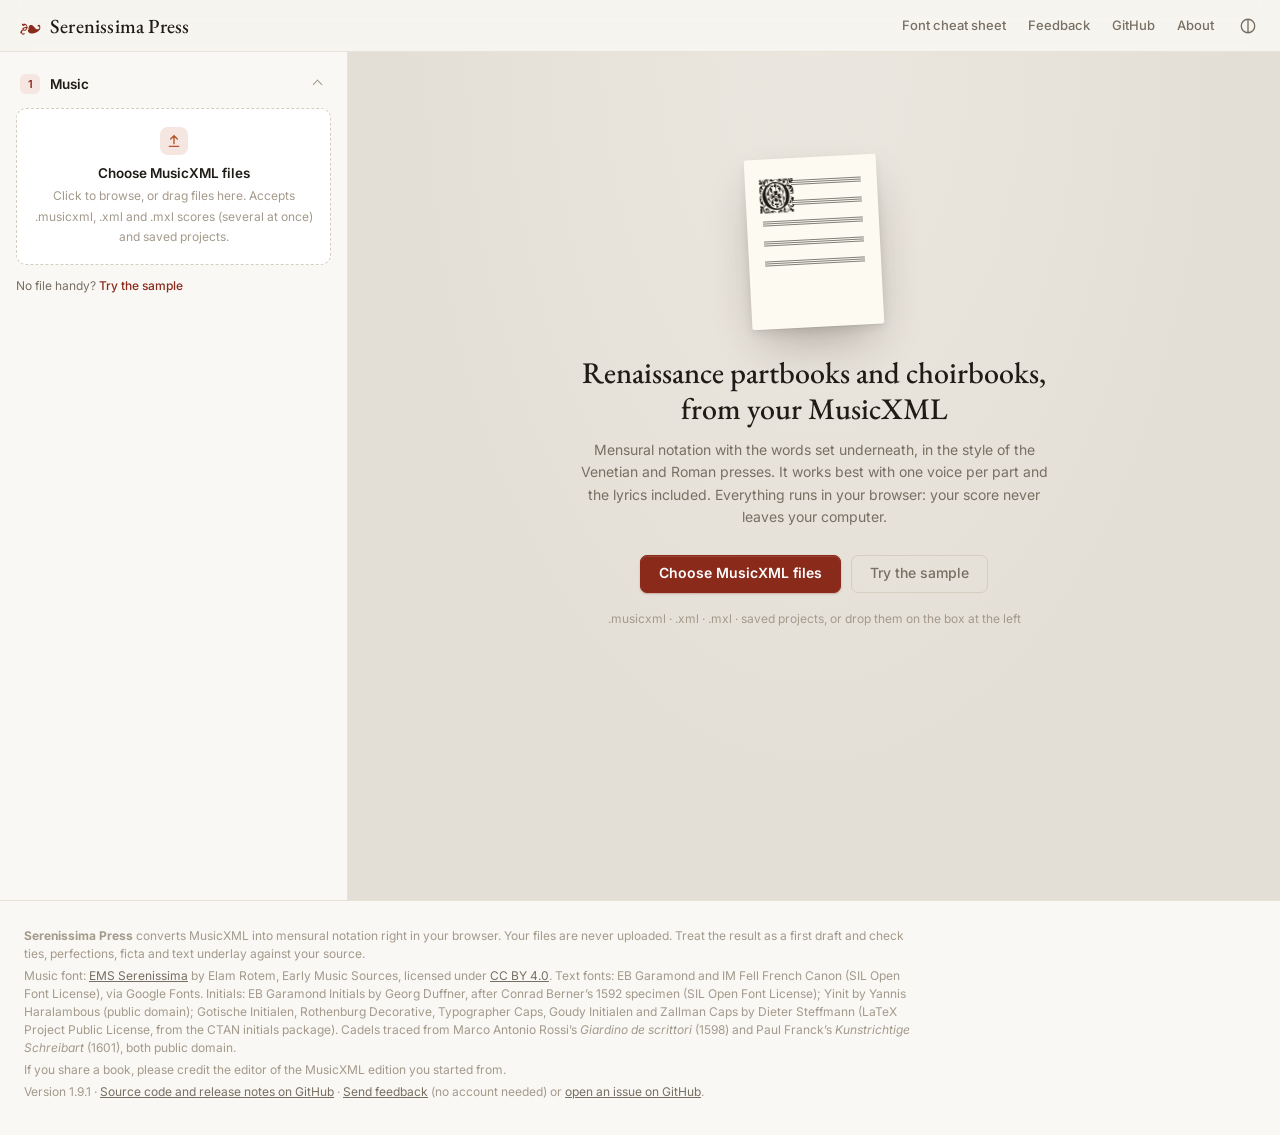
==== commit dd9ba111: "1.9.1: Note on further verses in choirbooks A choirbook still sets one verse under the notes, since " ====
--- a/index.html
+++ b/index.html
@@ -8,7 +8,7 @@
 <link rel="preconnect" href="https://fonts.googleapis.com">
 <link rel="preconnect" href="https://fonts.gstatic.com" crossorigin>
 <link href="https://fonts.googleapis.com/css2?family=IM+Fell+French+Canon&family=Inter:wght@400;500;600&display=block" rel="stylesheet">
-<link rel="stylesheet" href="css/site.css?v=1.9.0">
+<link rel="stylesheet" href="css/site.css?v=1.9.1">
 <script>/* the editor's theme, before anything is drawn: light, dark, or the system's */ try { const t = localStorage.getItem("sp-theme"); if (t === "light" || t === "dark") document.documentElement.dataset.theme = t; } catch (e) { }</script>
 </head>
 <body>
@@ -301,15 +301,15 @@
   <p><strong>Serenissima Press</strong> converts MusicXML into mensural notation right in your browser. Your files are never uploaded. Treat the result as a first draft and check ties, perfections, ficta and text underlay against your source.</p>
   <p>Music font: <a href="https://www.earlymusicsources.com/">EMS Serenissima</a> by Elam Rotem, Early Music Sources, licensed under <a href="https://creativecommons.org/licenses/by/4.0/">CC BY 4.0</a>. Text fonts: EB Garamond and IM Fell French Canon (SIL Open Font License), via Google Fonts. Initials: EB Garamond Initials by Georg Duffner, after Conrad Berner’s 1592 specimen (SIL Open Font License); Yinit by Yannis Haralambous (public domain); Gotische Initialen, Rothenburg Decorative, Typographer Caps, Goudy Initialen and Zallman Caps by Dieter Steffmann (LaTeX Project Public License, from the CTAN initials package). Cadels traced from Marco Antonio Rossi’s <i>Giardino de scrittori</i> (1598) and Paul Franck’s <i>Kunstrichtige Schreibart</i> (1601), both public domain.</p>
   <p>If you share a book, please credit the editor of the MusicXML edition you started from.</p>
-  <p>Version <span id="version" data-version="1.9.0">1.9.0</span> · <a href="https://github.com/tghamacher/serenissima-press">Source code and release notes on GitHub</a> · <a href="https://docs.google.com/forms/d/e/1FAIpQLSdOzA7OsIG92L_Q-5JG_uj7DHMB-S9Wzs99goDaJxpbmdZs0g/viewform">Send feedback</a> (no account needed) or <a href="https://github.com/tghamacher/serenissima-press/issues/new/choose">open an issue on GitHub</a>.</p>
+  <p>Version <span id="version" data-version="1.9.1">1.9.1</span> · <a href="https://github.com/tghamacher/serenissima-press">Source code and release notes on GitHub</a> · <a href="https://docs.google.com/forms/d/e/1FAIpQLSdOzA7OsIG92L_Q-5JG_uj7DHMB-S9Wzs99goDaJxpbmdZs0g/viewform">Send feedback</a> (no account needed) or <a href="https://github.com/tghamacher/serenissima-press/issues/new/choose">open an issue on GitHub</a>.</p>
 </footer>
 
-<script src="js/zip.js?v=1.9.0"></script>
-<script src="js/convert.js?v=1.9.0"></script>
-<script src="js/gabc.js?v=1.9.0"></script>
-<script src="js/layout.js?v=1.9.0"></script>
-<script src="js/play.js?v=1.9.0"></script>
-<script src="js/surface.js?v=1.9.0"></script>
-<script src="js/app.js?v=1.9.0"></script>
+<script src="js/zip.js?v=1.9.1"></script>
+<script src="js/convert.js?v=1.9.1"></script>
+<script src="js/gabc.js?v=1.9.1"></script>
+<script src="js/layout.js?v=1.9.1"></script>
+<script src="js/play.js?v=1.9.1"></script>
+<script src="js/surface.js?v=1.9.1"></script>
+<script src="js/app.js?v=1.9.1"></script>
 </body>
 </html>
